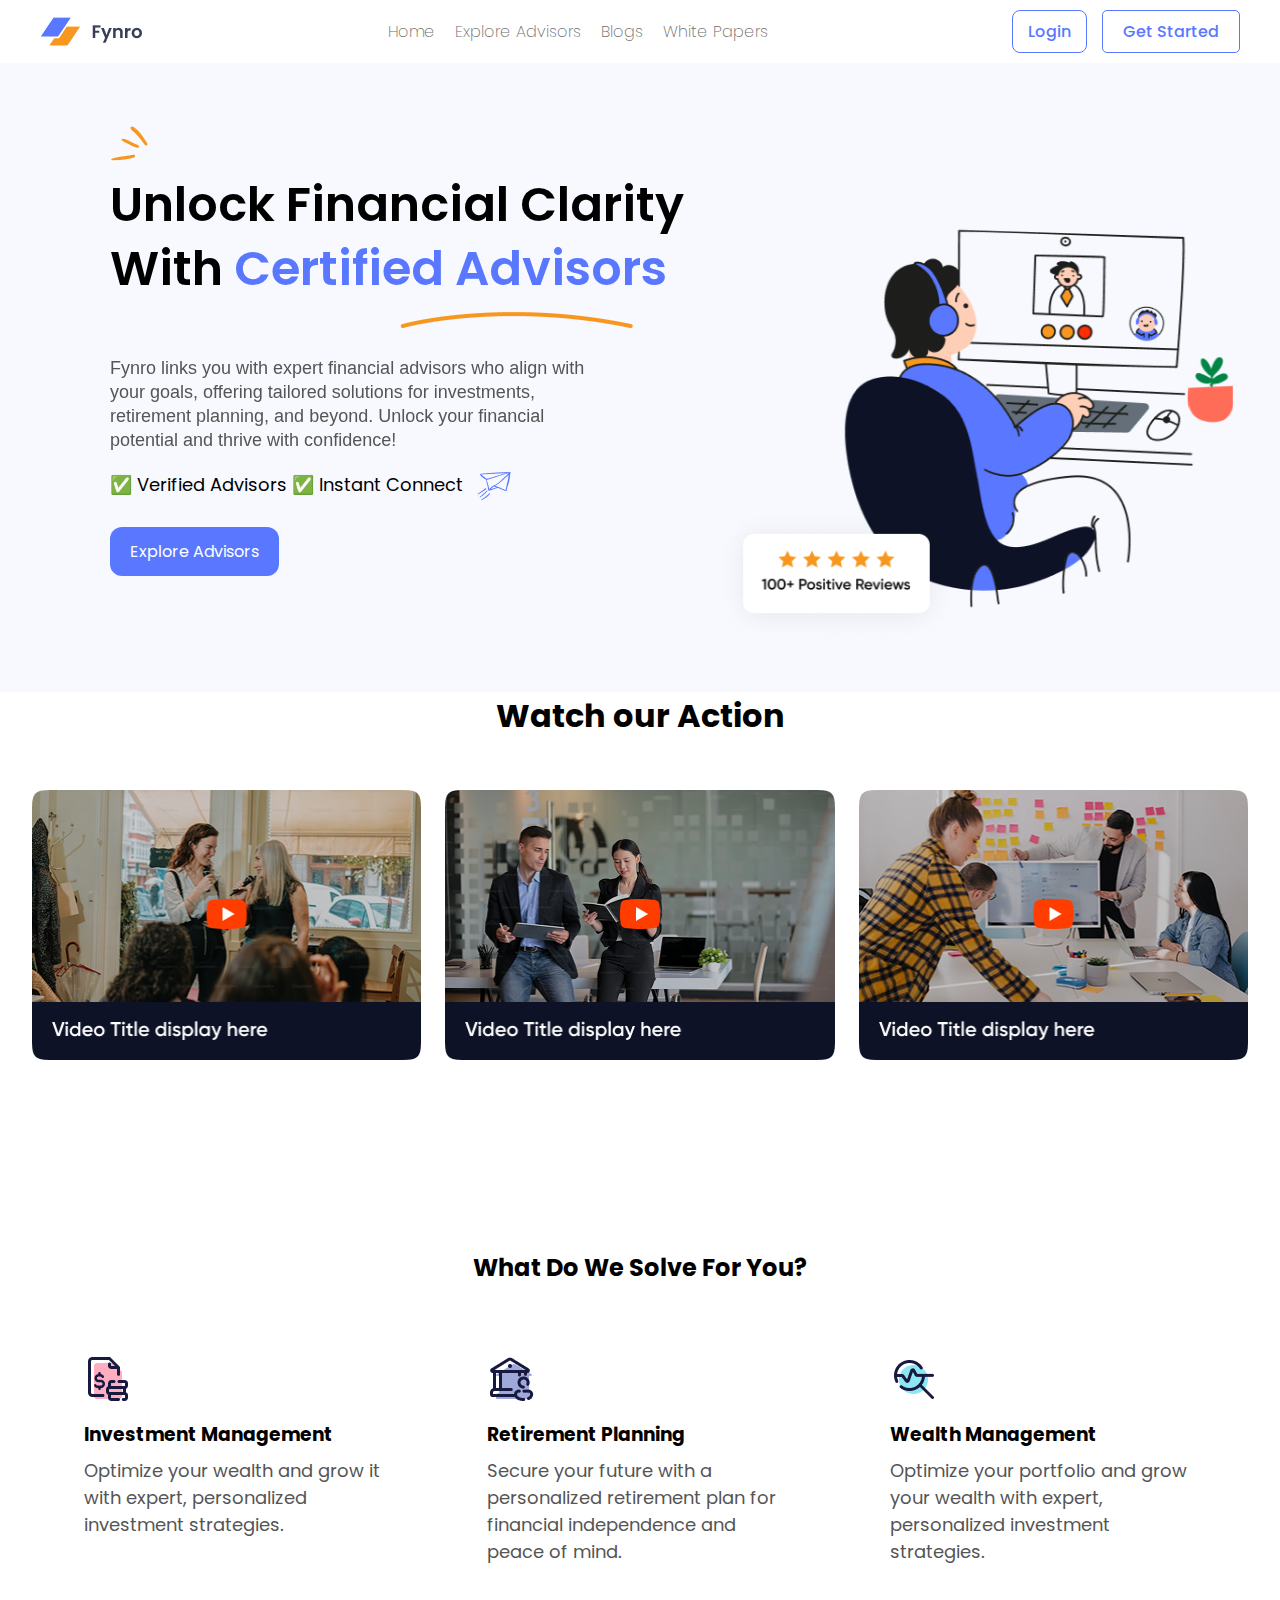
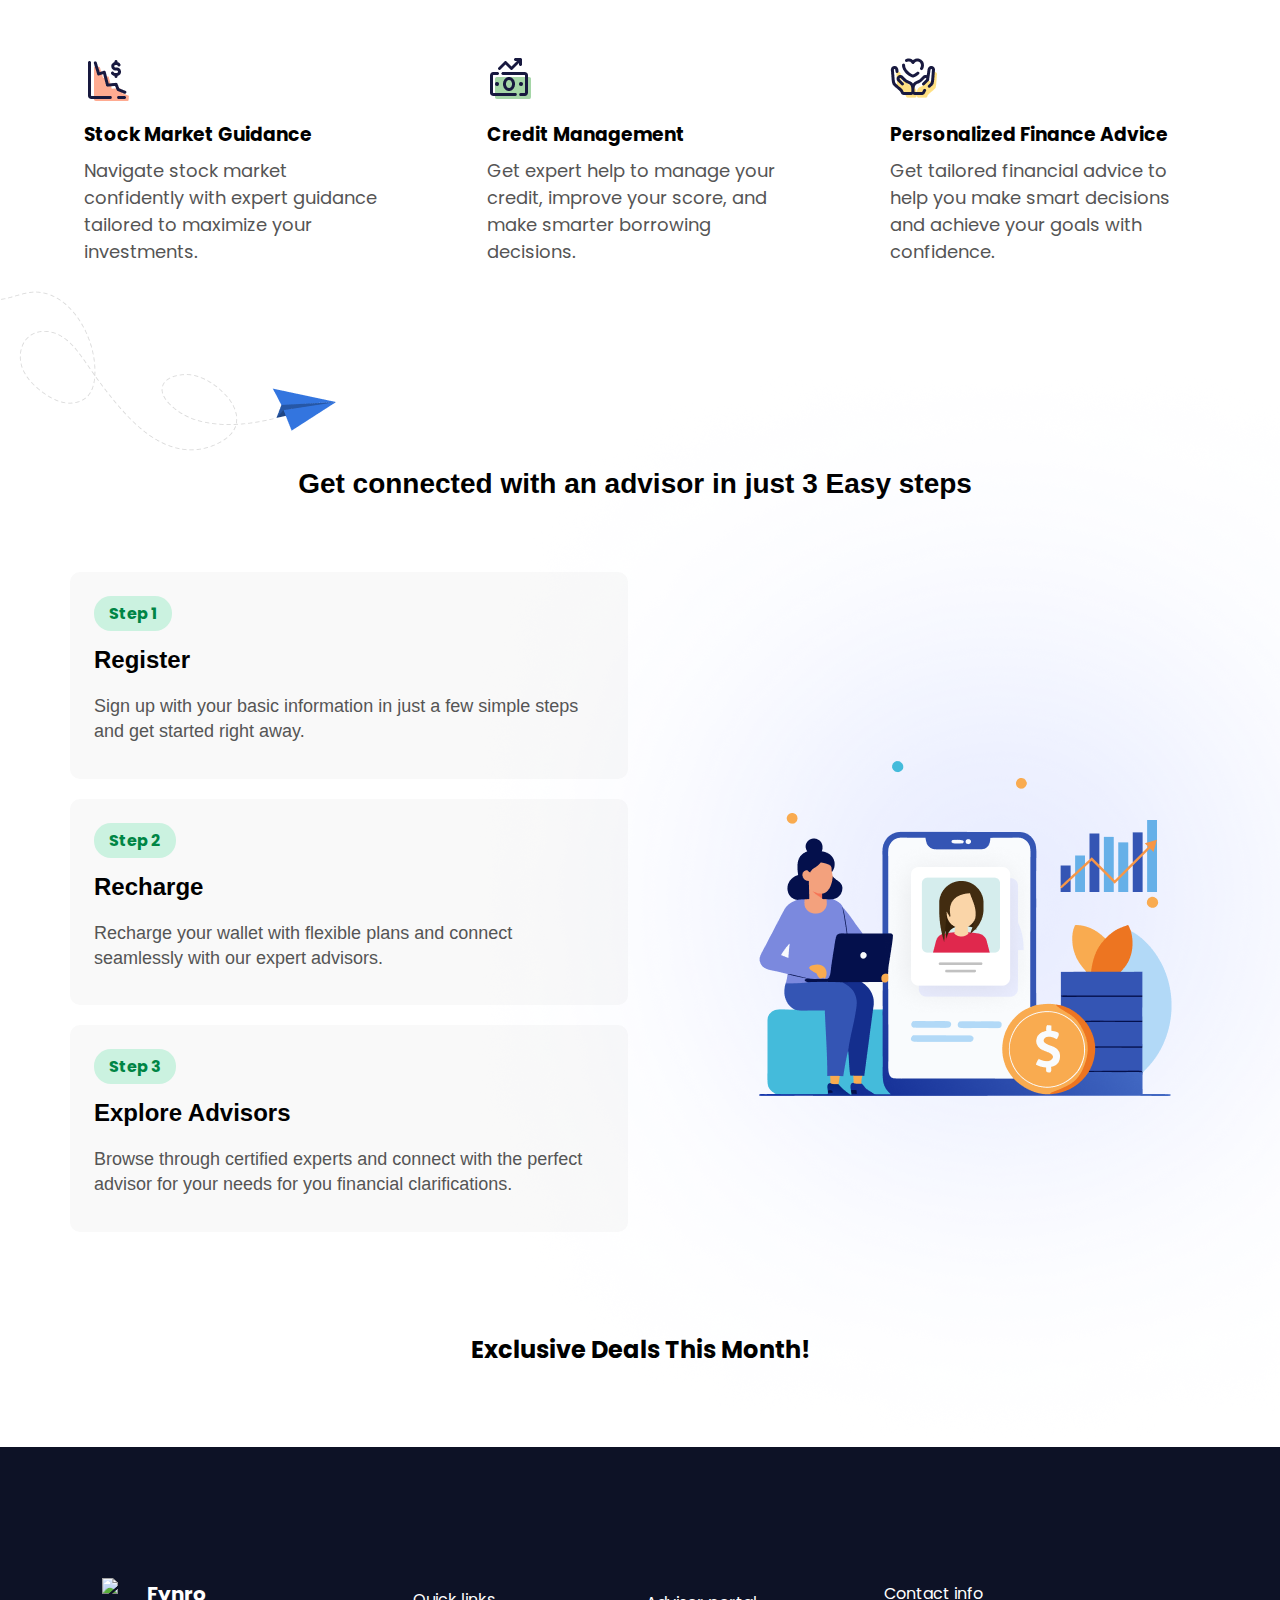
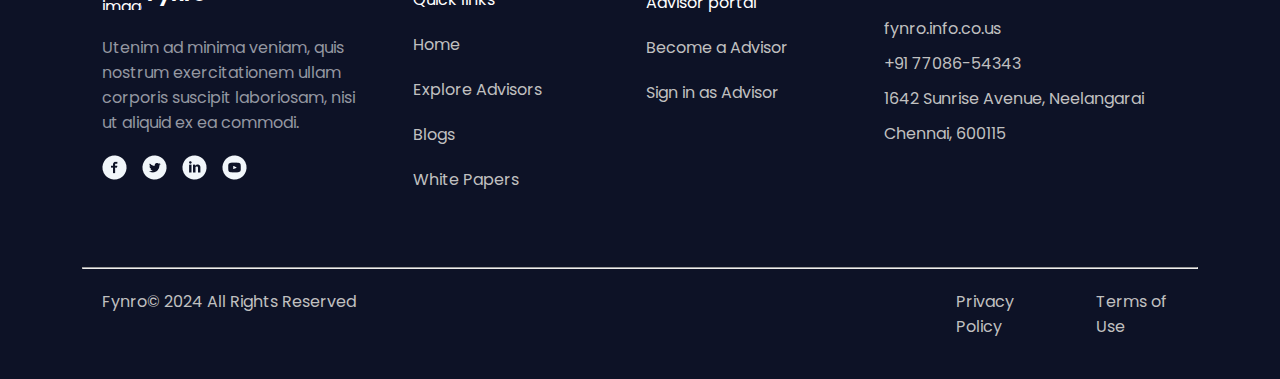
==== index.html @ f04574be "program" ====
<!DOCTYPE html>
<html lang="en">
<head>
    <meta charset="UTF-8">
    <meta name="viewport" content="width=device-width, initial-scale=1.0">
    <title>Fynro GTM - Figma</title>
    <link rel="icon" href="img/figma12.png"> 

   
    <link href="https://fonts.googleapis.com/css2?family=Poppins:wght@400;600&display=swap" rel="stylesheet">

    
    <link rel="stylesheet" href="crayond1.css">
</head>
<body>


<div class="header">
   
    <div class="fynro-container">
        <div class="image-wrapper">
            <img class="logo" src="img/loggo.png"  alt="Logo">
          
        </div>
    </div>

 
    <div class="menu-container">
        <span class="menu-items"style="Poppins">Home</span>
        <span class="menu-items"style="Poppins">Explore Advisors</span>
        <span class="menu-items"style="Poppins">Blogs</span>
        <span class="menu-items">White Papers</span>
    </div>

  
    <div class="button-container">
        <button class="login-btn">Login</button>
        <button class="get-started-btn">Get Started</button>
    </div>
</div>

<div class="containers">
    <div class="text-content">

        <img class="star" src="img/star.png" alt="Star Icon">

        <nav class="hero-section">
            
            Unlock Financial Clarity <br>
            With <span class="blue-text">Certified Advisors</span>
        </nav><img class="Vector" src="img/Vector 32.png" alt="Vector 32">
        <p class="description-text">
            Fynro links you with expert financial advisors who align with your goals, offering tailored solutions for investments, retirement planning, and beyond. Unlock your financial potential and thrive with confidence!
        </p>

        <div class="features">
            <span>✅ Verified Advisors</span>
            <span>✅ Instant Connect</span>
            <img src="img/aero.png" alt="Aero Icon" class="aero">
        </div>
        
        
    <button class="Explore">Explore Advisors</button>
        
        
</div>
    <img class="person" src="img/person12.png" alt="Financial Advisor">
</div>

<center>
    <h1  style="margin-bottom: 50px;">Watch our Action</h1>

   </center>
   <div class="video-container">
    <img class="video" src="img/video1.png" alt="Video Thumbnail">
    <img class="videoi" src="img/videoi.png" alt="Video">
    <img class="video3" src="img/video3.png" alt="Video">
</div>


 <div class="overall">  
<center>
    <h2 style="margin-bottom: 50px ;">What Do We Solve For You?</h3>
</center>
<div class="investment-container">
   
    <div class="investment-box">
        <img class="investment-img" src="img/icon.png" alt="Investment">
        <h3>Investment Management</h3>
        <p class="investment-text">
            Optimize your wealth and grow it with expert, personalized investment strategies.
        </p>
    </div>

    
    <div class="investment-box">
        <img class="investment-img" src="img/home.png" alt="Retirement">
        <h3>Retirement Planning</h3>
        <p class="investment-text">
            Secure your future with a personalized retirement plan for financial independence and peace of mind.
        </p>
    </div>

    <div class="investment-box">
        <img class="investment-img" src="img/search.png" alt="Wealth">
        <h3>Wealth Management</h3>
        <p class="investment-text">
            Optimize your portfolio and grow your wealth with expert, personalized investment strategies.
        </p>
    </div>
</div>
<div class="investment-containers">
    <!-- First Box -->
    <div class="investment-boxes">
        <img class="investment-imag" src="img/steps.png" alt="Investments">
        <h3>Stock Market Guidance</h3>
        <p class="investment-text">
            Navigate stock market confidently with expert guidance tailored to maximize your investments.
        </p>
    </div>

    <!-- Second Box -->
    <div class="investment-boxes">
        <img class="investment-imag" src="img/camera.png" alt="Investments">
        <h3>Credit Management</h3>
        <p class="investment-text">
            Get expert help to manage your credit, improve your score, and make smarter borrowing decisions.
        </p>
    </div>

    <!-- Third Box -->
    <div class="investment-boxes">
        <img class="investment-imag" src="img/hands.png" alt="Investments">
        <h3>Personalized Finance Advice</h3>
        <p class="investment-text">
            Get tailored financial advice to help you make smart decisions and achieve your goals with confidence.
        </p>
    </div>
</div>
</div> 


<!-- 5th frame -->
 <img class="rocket" src="img/Group.png">
 
    <center>
        <h2 class="advisor-heading">Get connected with an advisor in just 3 Easy steps</h2>
    </center>
   

  
    <!-- img left side text -->
    <div class="wrapper">
        
        <!-- Left Side: Three Text Containers -->
        <div class="left-content">
            <div class="text-container">
                <div class="step-box">Step 1</div>
                <h2 class="ball">Register</h2>
                <p class="adjustment">Sign up with your basic information in just a few simple steps and get started right away.</p>
            </div>

            <div class="text-container">
                <div class="step-box">Step 2</div>
                <h2 class="ball">Recharge</h2>
                <p class="adjustment">Recharge your wallet with flexible plans and connect seamlessly with our expert advisors.</p>
            </div>

            <div class="text-container">
                <div class="step-box">Step 3</div>
                <h2 class="ball">Explore Advisors</h2>
                <p class="adjustment">Browse through certified experts and connect with the perfect advisor for your needs for you financial clarifications.</p>
            </div>
        </div>

        <!-- Right Side: Single Image -->
        <div  class="right-content">
            <img class="workers" src="img/computer.png" alt="Professional">
        </div>

    </div>
    <!-- last before slide -->
     <center>
        <h2 class="line">Exclusive Deals This Month!</h2>
     </center>























    
      
<!-- last slide -->
 
<div class="main-container">
    <div class="new">
    <div class="container">
      <!-- First Division: Icon, Fynro Description, Icons -->
      <div class="division first">
        <div class="icon-text">
            <img class="imageicon" src="img/logo.png" alt="imageicon">
          <p class="brand">Fynro</p>
        </div>
        <p class= "lite" style="margin-bottom: 20px;">Utenim ad minima veniam, quis nostrum exercitationem ullam corporis suscipit laboriosam, nisi ut aliquid ex ea commodi.</p>
        <div class="icons">
           
            <img  src="img/mediaicon.png" alt="imageicon">
          
          
        </div>
      </div>
  
      <!-- Second Division: Quick Links -->
      <div class="division second">
        <p class="bright"style="margin-bottom: 20px;">Quick links</p>
        <p class="text" style="margin-bottom: 20px;">Home</p>
        <p class="text" style="margin-bottom: 20px;">Explore Advisors</p>
        <p class="text" style="margin-bottom: 20px;">Blogs</p>
        <p class="text" style="margin-bottom: 20px;">White Papers</p>
      </div>
  
      <!-- Third Division: Advisor Portal -->
      <div class="division third">
        <p class="bright"style="margin-bottom: 20px;">Advisor portal</p>
        <p class="text"style="margin-bottom: 20px;">Become a Advisor</p>
        <p class="text"style="margin-bottom: 20px;">Sign in as Advisor</p>
      </div>
  
      <!-- Fourth Division: Contact Info -->
      <div class="division fourth">
        <p class="bright" style="margin-bottom: 10px;">Contact info</p>
        <p class="text" style="margin-bottom: 10px;">fynro.info.co.us</p>
        <p class="text" style="margin-bottom: 10px;">+91 77086-54343</p>
        <p class="text" style="margin-bottom: 10px;">1642 Sunrise Avenue, Neelangarai</p>
        <p class="text" style="margin-bottom: 10px;">Chennai, 600115</p>
      </div>
    </div>
    <hr style="margin-top:50px;">
    <div class="footer">
        <div class="footer-left">
            <p class="footer-text">Fynro© 2024 All Rights Reserved</p>
        </div>
        <div class="footer-right">
            <p class="footer-text">Privacy Policy</p>
            <p class="footer-text">Terms of Use</p>
        </div>
    </div>
    </div>
   </div>

  
  

  
  

    
     
     

    

    

</body>
</html>
---- crayond1.css ----
@import url (https://fonts.googleapis.com/css2?family=Poppins:wght@300;400;500;600&display=swap%27);* {
    margin: 0;
    padding: 0;
    box-sizing: border-box;
}
*{
    margin:0;
    padding: 0;
    box-sizing: border-box;
    font-family: 'Poppins',sans-serif;
    
}
.header {
    display: flex;
    align-items: center;
    justify-content: space-between;
    /* font-family: "Poppins";
    font-weight: 400px; */
    padding: 10px 40px;
    background-color: #FFFFFF;
    position:fixed;
    top:0;
    left:0;
    width:100%;
}
/* .firstslide {
    background-color: goldenrod;
} */

.fynro-container {
    display: flex;
    align-items: center;
    gap: 8px;
}


.fynro-text {
    font-family: 'Poppins', sans-serif;
    font-size: 18px;
    font-weight: 600;
   
}


.image-wrapper {
    position: relative;
    display: flex;
    align-items: center;
}


.img1 {
    width: 40px;
    height: auto;
}


.menu-container {
    display: flex;
   
    font-weight: 500px;
    gap: 20px;
    justify-content: center;
    
}


.menu-items {
    font-family: 'Poppins', sans-serif;
    font-size: 16px;
    font-weight: 200;
    color: #6D6D6D;
    cursor: pointer;
    transition: color 0.3s ease;
}


.menu-items:hover {
    color: orange;
}


.button-container {
    display: flex;
    gap: 15px;
    align-items: center;
}


.login-btn {
    border: 1px solid #5978FF;
    background-color: #FFFFFF;
    color: #5978Ff ;
    font-size: 16px;
    font-family: "Poppins";
    font-weight: 500;
    padding: 8px 15px;
    border-radius: 8px;
    cursor: pointer;
    transition: background-color 0.3s ease, color 0.3s ease;
}

.login-btn:hover {
    background-color: #5978Ff ;
    color: #FFFFFF;
}

.get-started-btn {
    border: 1px solid #5978Ff;
    background-color:#FFFFFF;
    color: #5978Ff;
    font-size: 16px;
    font-family: "Poppins";
    font-weight: 500;
    padding: 8px 20px;
    border-radius: 5px;
    cursor: pointer;
    transition: background-color 0.3s ease, color 0.3s ease;
}

.get-started-btn:hover {
    background-color:#5978Ff ;
    color: #FFFFFF;
}


.containers {
    display: flex;
    align-items: center;
    justify-content: space-between;
    padding: 110px;
    background-color: #F7F9FF;
    
    margin-top:10px;
    width: 100%;
}


.hero-section {
    width: 600px;

    text-align: left;
    font-family: 'Poppins', sans-serif;
    font-weight: 400;
    font-size: 48px;
    line-height: 64px;
    letter-spacing: 0%;
    margin-bottom: 10px;
}


.hero-section {
    position: relative;
    font-family: 'Poppins', sans-serif;
    font-size: 48px;
    font-weight: 600;
    text-align: left;
}

.star {
   margin-right:1px;
   margin-top:1px;
}
.Vector {
    margin-left:290px;
}

.blue-text {
    color:#5978Ff ;
}


.description-text {
    font-family: 'Gilroy-Medium', sans-serif;
    font-weight: 400;
    font-size: 18px;
    line-height: 24px;
    letter-spacing: 0%;
    width: 506px;
    height: 96px;
    position: relative;
    top: 20px;
    color: #555;
}


.person {
    width: 520px;
    height: 425px;
    position: absolute;
    margin-right: 20px;
    margin-top: 1px;
    margin:0;
    top: 220px;
    left: 713px;
}

/* Text Content Adjustments */
.text-content {
    width: 545px;
    height: 462px;
    top: 217.07px;
    left: 110.73px;
}
.features {
    width: 412;
height: 34;
top: 310px;
font-family: Gilroy-Medium;
font-weight: 400;
font-size: 18px;
line-height: 24px;
letter-spacing: 0%;

margin-top:40px;
}
body::-webkit-scrollbar {
    display: none;
}

.Explore {
    
        margin-top: 30px;
        padding: 12px 20px;
        border: none;
        background-color: #5978Ff ;
        color: white;
        font-size: 16px;
        cursor: pointer;
        border-radius: 12px;
    

}
.Explore:hover {
    background-color: darkblue;
}
.aero {
    margin-bottom: -10px;
    margin-left: 10px;
}
.video-container {
    display: flex; 
    justify-content: space-between; 
    align-items: center; 
    gap: 10px; 
    margin-left: auto; 
    margin-right: auto; 
    width: 95%; 
    margin-bottom:190px;
    
}

.video, .videoi, .video3 {
    width: 32%; 
    height: 270px;
    object-fit: 10px;; 
}
.overall {
    /* background-color: goldenrod; */
    height:600px;
}

.investment-container {
    display: flex;
    justify-content: space-between;
    align-items: flex-start;
    gap: 30px;
    width: 90%;
    margin: auto;
    flex-wrap: wrap;
    margin-bottom:50px;
}


.investment-box {
    flex: 1;
    max-width: 30%;
    text-align: left;
    padding: 20px;
 
    border-radius: 10px;
 
}

.investment-img {
    width: 48px;
    height: auto;
    margin-bottom: 10px;
}

h3 {
    margin-bottom: 8px;
    text-align: left; /* Centers only the heading */
}

.investment-text {
    font-size: 18px;
    font-family: "Poppins";
    color:#555555;
   
    line-height: 1.5;
    width:300px;
}
.investment-containers {
    display: flex; /* Places divs in the same row */
    justify-content: space-between; /* Distributes space evenly */
    align-items: flex-start; /* Aligns items at the top */
    gap: 15px; /* Adjust space between boxes */
    width: 90%;
    margin: auto;
}

.investment-boxes {
    flex: 1;
    max-width: 30%; /* Ensures 3 boxes fit in a row */
    text-align: left; /* Ensures text starts at the same position */
    padding: 20px;
   
    border-radius: 10px;

}

/* h3 {
    margin: 0 0 8px 0; /* Ensures heading starts at the same place */
/* } */ */

.investment {
    font-size: 18px;
    font-family: "Poppins";
    color:#555555;
    line-height: 1.5;
    width:300px;
}
.investment-imag {
    width: 48px;
    height: auto;
    margin-bottom: 10px;
}
.rocket {
    margin-left:-10px;
    margin-top:10px;
}

.advisor-heading {
    font-family: 'Gilroy-Bold', sans-serif;
    font-weight: 700;
    font-size: 28px;
    line-height: 37px;
    letter-spacing: 0%;
    -text-align: center;
    margin-top: -40px;
    margin-left: -10px;
}

/* left of the image placed */

/* Wrapper for main layout */
.wrapper {
    display: flex;
    justify-content: space-between; /* Keeps left and right sections apart */
    align-items: stretch; /* Stretches both sides to equal height */
    padding: 20px;
    height: 700px; /* Makes sure everything takes full height */
    
    
}

/* Left side container (3 text divisions) */
.left-content {
    width: 45%; /* Takes 45% of screen width */
    display: flex;
    flex-direction: column; /* Stacks the three divisions */
    justify-content: space-between; /* Ensures equal spacing */
    gap: 20px; 
    margin-left:50px;/* Adds space between the three boxes */
}

/* Individual text boxes */
.text-container {
    background-color: #f9f9f9;
    padding: 24px;
    
    border-radius: 10px;
   
    flex: 1; 
}

/* Step box styling */
.step-box {
    background-color: #CBF2E0;
    font-family: 'Poppins', sans-serif;
    color: #008545;
    padding-right: 15px;
    padding-left: 15px;
    padding-top: 5px;
    padding-bottom: 5px;
    font-weight: bold;
    display: inline-block;
    border-radius: 17px;
    margin-bottom: 15px;
}

/* Right side (image) */
.right-content {
    width: 50%; 
    display: flex;
    justify-content: center;
    align-items: center;
}


.workers {
    width: auto; 
    height:auto; 
    margin-left:-120px;
    object-fit: cover; 
}
.ball {
    font-family: 'Gilroy', sans-serif; 
    font-weight: 550px;
    margin-bottom: 20px;
}
.adjustment {
    font-family: 'Gilroy', sans-serif; 
    font-weight: 540px; 
    color:#555555;
    font-size: 18px;
   line-height:25px;
}
.font {
    font-family: 'Gilroy', sans-serif;
    font-weight: bold; 
    margin-top:260px;
}
.advisor-heading {
    margin-bottom:50px;
}
/* last before slide */
.line {
    font-family: "Poppins";
    font-weight: bold;
    padding: 80px;
}





















































/* laststyle */
/* Reset default styling */
* /* Main wrapper with black background */
/* Main wrapper with black background */
.main-container {
    background-color:#0D1226;
    padding: 20px;
    display: flex;
    justify-content: center;
    margin:auto;
    
    
}
.new {
    width:90%;
}

/* Container to hold all four divisions in a single row */
.container {
    display: flex;
    justify-content: space-between;
    align-items: flex-start;
    flex-wrap:wrap;
    gap: 5px; /* Equal spacing between divisions */
    max-width: 1200px;
    width: 100%;
    /* background-color: goldenrod; */
    background-color:#0D1226;
    
   
   
}

/* General styling for all divisions */
.division {
    background-color:#0D1226; 
    color: white; /* White text */
    padding: 20px;
    text-align: left;
    flex-grow: 1;
    margin:auto;
    
}

/* First Division */
.first {
    width: 205px;
    height: 169px;
}

/* Second Division */
.second {
    width: 127px;
    height: 250px;
    margin-top:100px;
}

/* Third Division */
.third {
    width: 133px;
    height: 144px;
   
}

/* Fourth Division */
.fourth {
    width: 233px;
    height: 162px;
}

/* First Division: Icon and Text aligned together */
.icon-text {
    display: flex;
    align-items: center;
    gap: 5px; /* Small spacing */
    margin-bottom:25px;
}

.icon {
    font-size: 24px;
}

.brand {
    font-size: 20px;
    font-weight: bold;
    margin: 0;
}
.imageicon {
    width: 40px;
height: 32px;

}
.lite{
    font-family: 'Poppins';
    font-size: 16px;
    color: #9497A1;
}
.text {
    color: #C0C0C0;
    font-family: "Poppins";
}
.bright {
    color: #FFFFFF;
    
    font-family: "Poppins";
}
.footer {
        display: flex;   
        padding: 20px;
        gap: 600px;
       
    }

    .footer-left {
        white-space: nowrap; 
        gap:25px/* Prevents text wrapping */
    }

    .footer-right {
        display: flex;
        gap: 55px; /* Space between "Privacy Policy" and "Terms of Use" */
    }

    .footer-text {
        font-size: 16px; /* Ensures text is readable */
        color:#C0C0C0; /* Ensures visibility */
    }
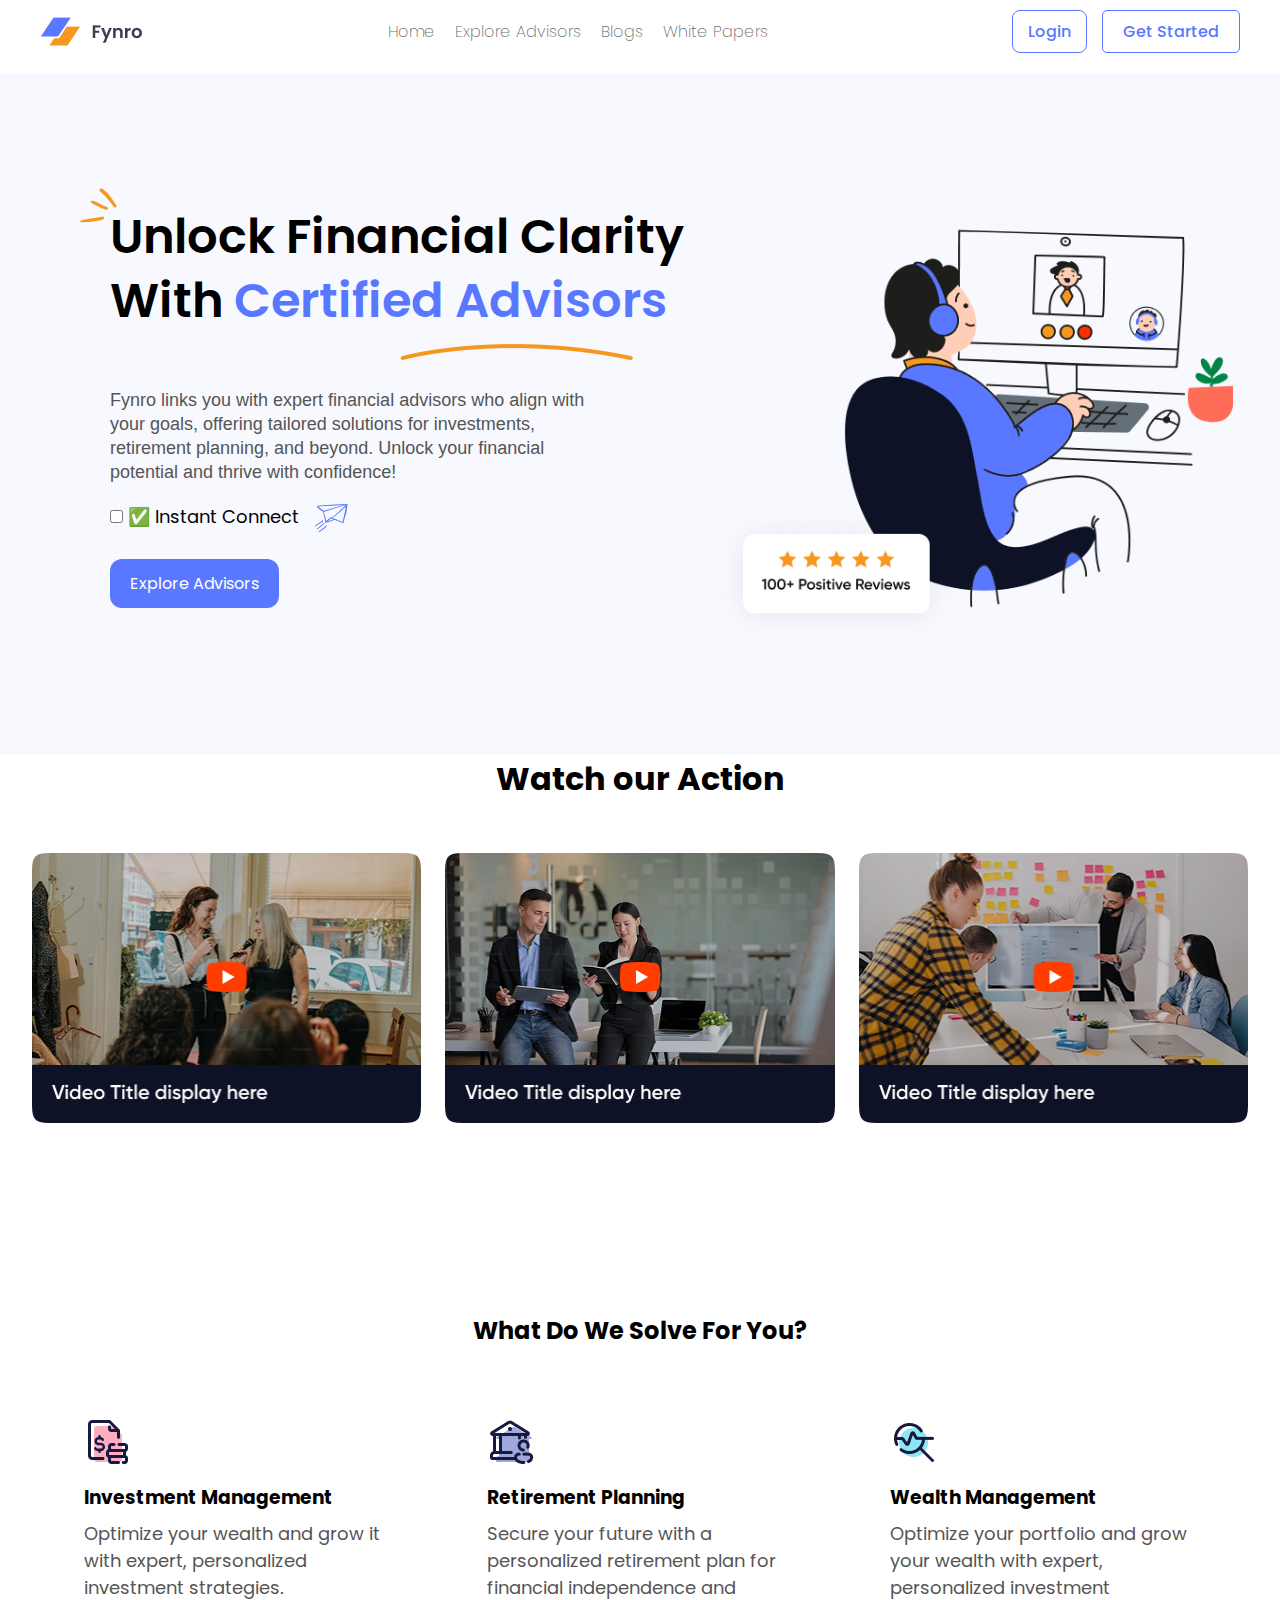
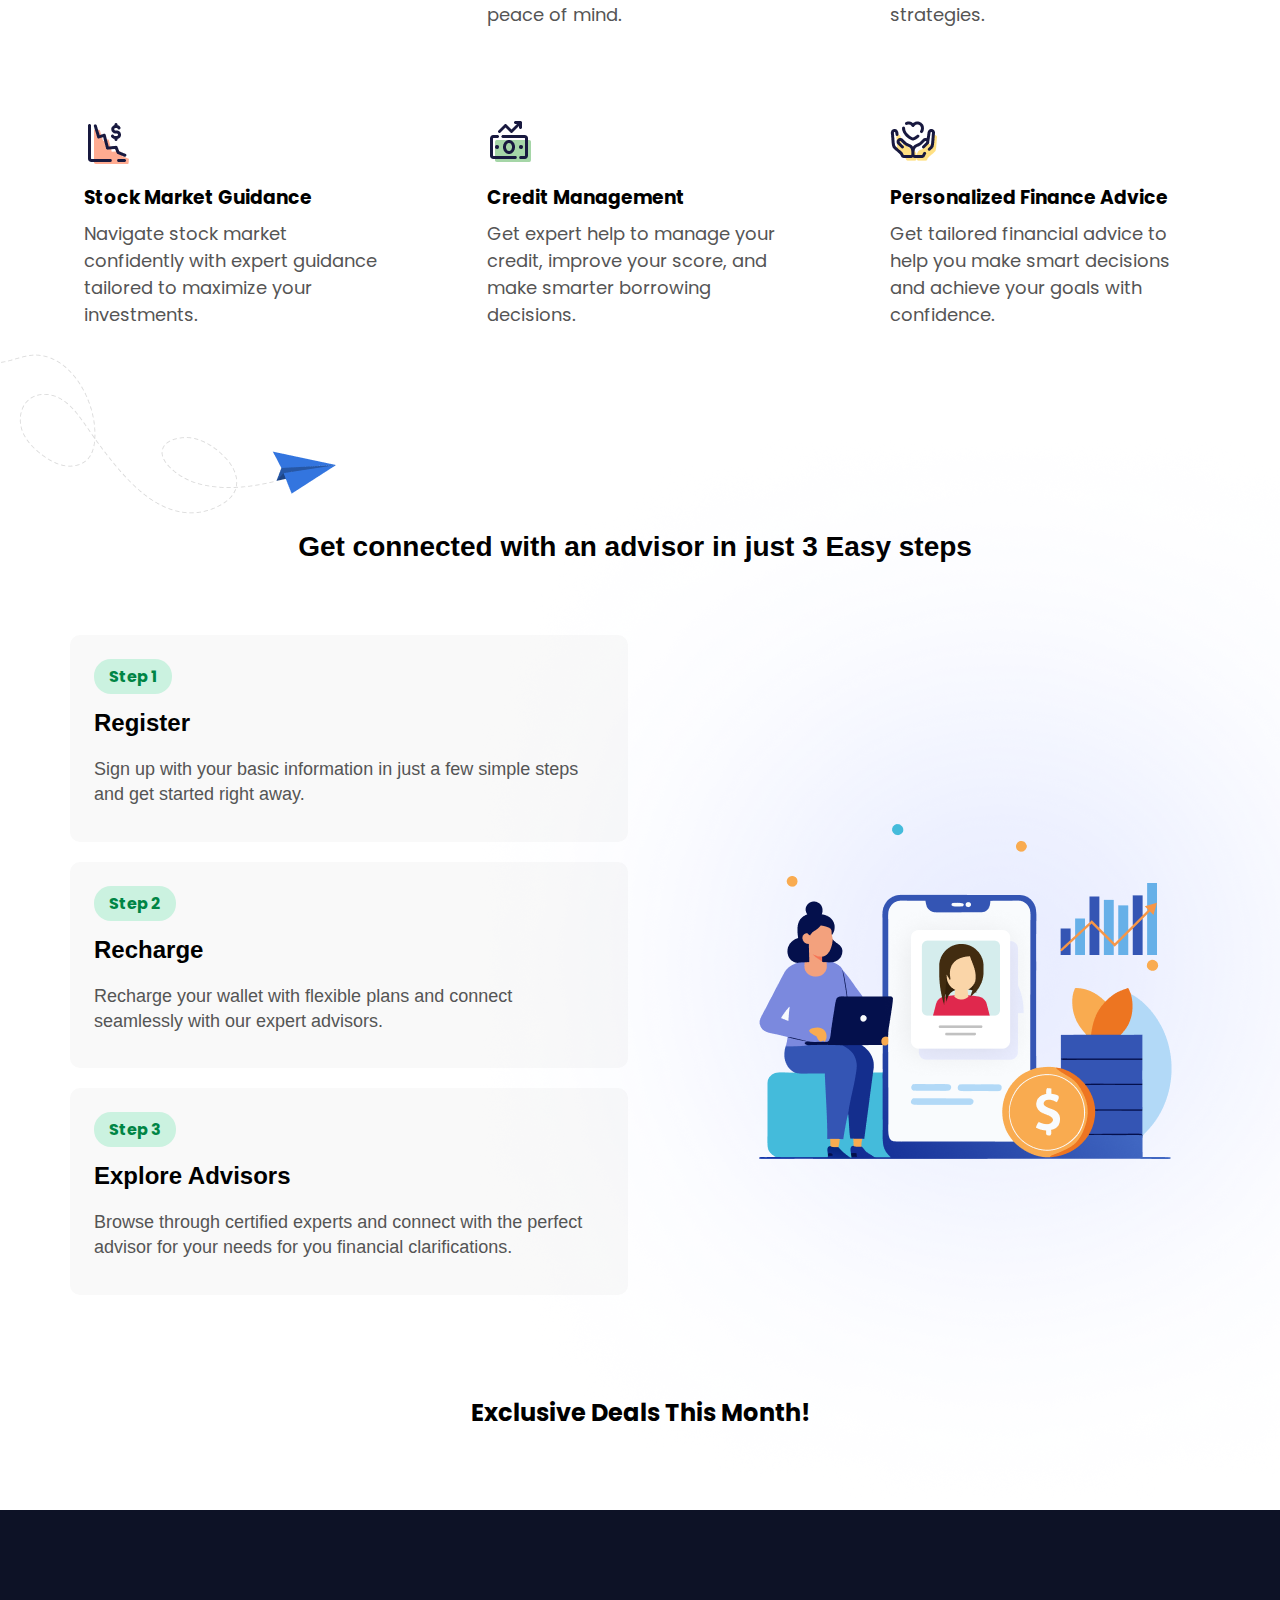
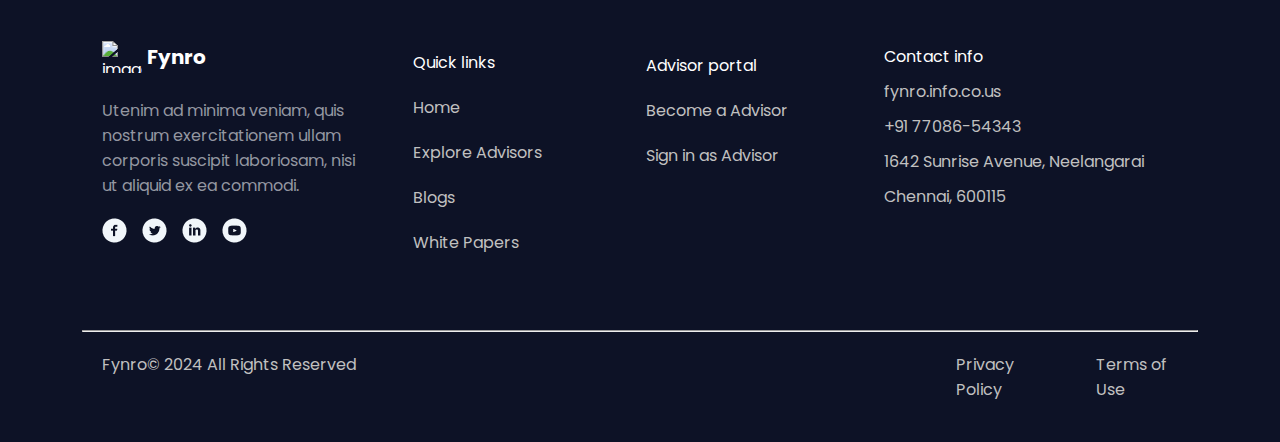
==== commit 0709826c: "master" ====
--- a/index.html
+++ b/index.html
@@ -1,284 +1,301 @@
 <!DOCTYPE html>
 <html lang="en">
+
 <head>
     <meta charset="UTF-8">
     <meta name="viewport" content="width=device-width, initial-scale=1.0">
     <title>Fynro GTM - Figma</title>
-    <link rel="icon" href="img/figma12.png"> 
-
-   
+    <link rel="icon" href="img/figma12.png">
+
+
     <link href="https://fonts.googleapis.com/css2?family=Poppins:wght@400;600&display=swap" rel="stylesheet">
 
-    
+
     <link rel="stylesheet" href="crayond1.css">
 </head>
+
 <body>
 
 
-<div class="header">
-   
-    <div class="fynro-container">
-        <div class="image-wrapper">
-            <img class="logo" src="img/loggo.png"  alt="Logo">
-          
-        </div>
-    </div>
-
- 
-    <div class="menu-container">
-        <span class="menu-items"style="Poppins">Home</span>
-        <span class="menu-items"style="Poppins">Explore Advisors</span>
-        <span class="menu-items"style="Poppins">Blogs</span>
-        <span class="menu-items">White Papers</span>
-    </div>
-
-  
-    <div class="button-container">
-        <button class="login-btn">Login</button>
-        <button class="get-started-btn">Get Started</button>
-    </div>
+    <div class="header">
+
+        <div class="fynro-container">
+            <div class="image-wrapper">
+                <img class="logo" src="img/loggo.png" alt="Logo">
+
+            </div>
+        </div>
+
+
+        <div class="menu-container">
+            <span class="menu-items" style="Poppins">Home</span>
+            <span class="menu-items" style="Poppins">Explore Advisors</span>
+            <span class="menu-items" style="Poppins">Blogs</span>
+            <span class="menu-items">White Papers</span>
+        </div>
+
+
+        <div class="button-container">
+            <button class="login-btn">Login</button>
+            <button class="get-started-btn">Get Started</button>
+        </div>
+    </div>
+
+    <div class="containers">
+        <div class="text-content">
+<div class="star">
+
+    <img  src="img/star.png" alt="Star Icon">
 </div>
 
-<div class="containers">
-    <div class="text-content">
-
-        <img class="star" src="img/star.png" alt="Star Icon">
-
-        <nav class="hero-section">
-            
-            Unlock Financial Clarity <br>
-            With <span class="blue-text">Certified Advisors</span>
-        </nav><img class="Vector" src="img/Vector 32.png" alt="Vector 32">
-        <p class="description-text">
-            Fynro links you with expert financial advisors who align with your goals, offering tailored solutions for investments, retirement planning, and beyond. Unlock your financial potential and thrive with confidence!
-        </p>
-
-        <div class="features">
-            <span>✅ Verified Advisors</span>
-            <span>✅ Instant Connect</span>
-            <img src="img/aero.png" alt="Aero Icon" class="aero">
-        </div>
-        
-        
-    <button class="Explore">Explore Advisors</button>
-        
-        
-</div>
-    <img class="person" src="img/person12.png" alt="Financial Advisor">
-</div>
-
-<center>
-    <h1  style="margin-bottom: 50px;">Watch our Action</h1>
-
-   </center>
-   <div class="video-container">
-    <img class="video" src="img/video1.png" alt="Video Thumbnail">
-    <img class="videoi" src="img/videoi.png" alt="Video">
-    <img class="video3" src="img/video3.png" alt="Video">
-</div>
-
-
- <div class="overall">  
-<center>
-    <h2 style="margin-bottom: 50px ;">What Do We Solve For You?</h3>
-</center>
-<div class="investment-container">
-   
-    <div class="investment-box">
-        <img class="investment-img" src="img/icon.png" alt="Investment">
-        <h3>Investment Management</h3>
-        <p class="investment-text">
-            Optimize your wealth and grow it with expert, personalized investment strategies.
-        </p>
-    </div>
-
-    
-    <div class="investment-box">
-        <img class="investment-img" src="img/home.png" alt="Retirement">
-        <h3>Retirement Planning</h3>
-        <p class="investment-text">
-            Secure your future with a personalized retirement plan for financial independence and peace of mind.
-        </p>
-    </div>
-
-    <div class="investment-box">
-        <img class="investment-img" src="img/search.png" alt="Wealth">
-        <h3>Wealth Management</h3>
-        <p class="investment-text">
-            Optimize your portfolio and grow your wealth with expert, personalized investment strategies.
-        </p>
-    </div>
-</div>
-<div class="investment-containers">
-    <!-- First Box -->
-    <div class="investment-boxes">
-        <img class="investment-imag" src="img/steps.png" alt="Investments">
-        <h3>Stock Market Guidance</h3>
-        <p class="investment-text">
-            Navigate stock market confidently with expert guidance tailored to maximize your investments.
-        </p>
-    </div>
-
-    <!-- Second Box -->
-    <div class="investment-boxes">
-        <img class="investment-imag" src="img/camera.png" alt="Investments">
-        <h3>Credit Management</h3>
-        <p class="investment-text">
-            Get expert help to manage your credit, improve your score, and make smarter borrowing decisions.
-        </p>
-    </div>
-
-    <!-- Third Box -->
-    <div class="investment-boxes">
-        <img class="investment-imag" src="img/hands.png" alt="Investments">
-        <h3>Personalized Finance Advice</h3>
-        <p class="investment-text">
-            Get tailored financial advice to help you make smart decisions and achieve your goals with confidence.
-        </p>
-    </div>
-</div>
-</div> 
-
-
-<!-- 5th frame -->
- <img class="rocket" src="img/Group.png">
- 
+            <nav class="hero-section">
+
+                Unlock Financial Clarity <br>
+                With <span class="blue-text">Certified Advisors</span>
+            </nav><img class="Vector" src="img/Vector 32.png" alt="Vector 32">
+            <p class="description-text">
+                Fynro links you with expert financial advisors who align with your goals, offering tailored solutions
+                for investments, retirement planning, and beyond. Unlock your financial potential and thrive with
+                confidence!
+            </p>
+
+            <div class="features">
+                <div>
+                    
+                </div>
+                <label>
+                    <input type="checkbox">
+                </label>
+                <span>✅ Instant Connect</span>
+                <img src="img/aero.png" alt="Aero Icon" class="aero">
+            </div>
+
+
+            <button class="Explore">Explore Advisors</button>
+
+
+        </div>
+        <img class="person" src="img/person12.png" alt="Financial Advisor">
+    </div>
+
+    <center>
+        <h1 style="margin-bottom: 50px">Watch our Action</h1>
+
+    </center>
+    <div class="video-container">
+        <img class="video" src="img/video1.png" alt="Video Thumbnail">
+        <img class="videoi" src="img/videoi.png" alt="Video">
+        <img class="video3" src="img/video3.png" alt="Video">
+    </div>
+
+
+    <div class="overall">
+        <center>
+            <h2 style="margin-bottom: 50px ;">What Do We Solve For You?</h3>
+        </center>
+        <div class="investment-container">
+
+            <div class="investment-box">
+                <img class="investment-img" src="img/icon.png" alt="Investment">
+                <h3>Investment Management</h3>
+                <p class="investment-text">
+                    Optimize your wealth and grow it with expert, personalized investment strategies.
+                </p>
+            </div>
+
+
+            <div class="investment-box">
+                <img class="investment-img" src="img/home.png" alt="Retirement">
+                <h3>Retirement Planning</h3>
+                <p class="investment-text">
+                    Secure your future with a personalized retirement plan for financial independence and peace of mind.
+                </p>
+            </div>
+
+            <div class="investment-box">
+                <img class="investment-img" src="img/search.png" alt="Wealth">
+                <h3>Wealth Management</h3>
+                <p class="investment-text">
+                    Optimize your portfolio and grow your wealth with expert, personalized investment strategies.
+                </p>
+            </div>
+        </div>
+        <div class="investment-containers">
+            <!-- First Box -->
+            <div class="investment-boxes">
+                <img class="investment-imag" src="img/steps.png" alt="Investments">
+                <h3>Stock Market Guidance</h3>
+                <p class="investment-text">
+                    Navigate stock market confidently with expert guidance tailored to maximize your investments.
+                </p>
+            </div>
+
+            <!-- Second Box -->
+            <div class="investment-boxes">
+                <img class="investment-imag" src="img/camera.png" alt="Investments">
+                <h3>Credit Management</h3>
+                <p class="investment-text">
+                    Get expert help to manage your credit, improve your score, and make smarter borrowing decisions.
+                </p>
+            </div>
+
+            <!-- Third Box -->
+            <div class="investment-boxes">
+                <img class="investment-imag" src="img/hands.png" alt="Investments">
+                <h3>Personalized Finance Advice</h3>
+                <p class="investment-text">
+                    Get tailored financial advice to help you make smart decisions and achieve your goals with
+                    confidence.
+                </p>
+            </div>
+        </div>
+    </div>
+
+
+    <!-- 5th frame -->
+    <img class="rocket" src="img/Group.png">
+
     <center>
         <h2 class="advisor-heading">Get connected with an advisor in just 3 Easy steps</h2>
     </center>
-   
-
-  
+
+
+
     <!-- img left side text -->
     <div class="wrapper">
-        
+
         <!-- Left Side: Three Text Containers -->
         <div class="left-content">
             <div class="text-container">
                 <div class="step-box">Step 1</div>
                 <h2 class="ball">Register</h2>
-                <p class="adjustment">Sign up with your basic information in just a few simple steps and get started right away.</p>
+                <p class="adjustment">Sign up with your basic information in just a few simple steps and get started
+                    right away.</p>
             </div>
 
             <div class="text-container">
                 <div class="step-box">Step 2</div>
                 <h2 class="ball">Recharge</h2>
-                <p class="adjustment">Recharge your wallet with flexible plans and connect seamlessly with our expert advisors.</p>
+                <p class="adjustment">Recharge your wallet with flexible plans and connect seamlessly with our expert
+                    advisors.</p>
             </div>
 
             <div class="text-container">
                 <div class="step-box">Step 3</div>
                 <h2 class="ball">Explore Advisors</h2>
-                <p class="adjustment">Browse through certified experts and connect with the perfect advisor for your needs for you financial clarifications.</p>
+                <p class="adjustment">Browse through certified experts and connect with the perfect advisor for your
+                    needs for you financial clarifications.</p>
             </div>
         </div>
 
         <!-- Right Side: Single Image -->
-        <div  class="right-content">
+        <div class="right-content">
             <img class="workers" src="img/computer.png" alt="Professional">
         </div>
 
     </div>
     <!-- last before slide -->
-     <center>
+    <center>
         <h2 class="line">Exclusive Deals This Month!</h2>
-     </center>
-
-
-
-
-
-
-
-
-
-
-
-
-
-
-
-
-
-
-
-
-
-
-
-    
-      
-<!-- last slide -->
- 
-<div class="main-container">
-    <div class="new">
-    <div class="container">
-      <!-- First Division: Icon, Fynro Description, Icons -->
-      <div class="division first">
-        <div class="icon-text">
-            <img class="imageicon" src="img/logo.png" alt="imageicon">
-          <p class="brand">Fynro</p>
-        </div>
-        <p class= "lite" style="margin-bottom: 20px;">Utenim ad minima veniam, quis nostrum exercitationem ullam corporis suscipit laboriosam, nisi ut aliquid ex ea commodi.</p>
-        <div class="icons">
-           
-            <img  src="img/mediaicon.png" alt="imageicon">
-          
-          
-        </div>
-      </div>
-  
-      <!-- Second Division: Quick Links -->
-      <div class="division second">
-        <p class="bright"style="margin-bottom: 20px;">Quick links</p>
-        <p class="text" style="margin-bottom: 20px;">Home</p>
-        <p class="text" style="margin-bottom: 20px;">Explore Advisors</p>
-        <p class="text" style="margin-bottom: 20px;">Blogs</p>
-        <p class="text" style="margin-bottom: 20px;">White Papers</p>
-      </div>
-  
-      <!-- Third Division: Advisor Portal -->
-      <div class="division third">
-        <p class="bright"style="margin-bottom: 20px;">Advisor portal</p>
-        <p class="text"style="margin-bottom: 20px;">Become a Advisor</p>
-        <p class="text"style="margin-bottom: 20px;">Sign in as Advisor</p>
-      </div>
-  
-      <!-- Fourth Division: Contact Info -->
-      <div class="division fourth">
-        <p class="bright" style="margin-bottom: 10px;">Contact info</p>
-        <p class="text" style="margin-bottom: 10px;">fynro.info.co.us</p>
-        <p class="text" style="margin-bottom: 10px;">+91 77086-54343</p>
-        <p class="text" style="margin-bottom: 10px;">1642 Sunrise Avenue, Neelangarai</p>
-        <p class="text" style="margin-bottom: 10px;">Chennai, 600115</p>
-      </div>
-    </div>
-    <hr style="margin-top:50px;">
-    <div class="footer">
-        <div class="footer-left">
-            <p class="footer-text">Fynro© 2024 All Rights Reserved</p>
-        </div>
-        <div class="footer-right">
-            <p class="footer-text">Privacy Policy</p>
-            <p class="footer-text">Terms of Use</p>
-        </div>
-    </div>
-    </div>
-   </div>
-
-  
-  
-
-  
-  
-
-    
-     
-     
-
-    
-
-    
+    </center>
+
+
+
+
+
+
+
+
+
+
+
+
+
+
+
+
+
+
+
+
+
+
+
+
+
+    <!-- last slide -->
+
+    <div class="main-container">
+        <div class="new">
+            <div class="container">
+                <!-- First Division: Icon, Fynro Description, Icons -->
+                <div class="division first">
+                    <div class="icon-text">
+                        <img class="imageicon" src="img/logo.png" alt="imageicon">
+                        <p class="brand">Fynro</p>
+                    </div>
+                    <p class="lite" style="margin-bottom: 20px;">Utenim ad minima veniam, quis nostrum exercitationem
+                        ullam corporis suscipit laboriosam, nisi ut aliquid ex ea commodi.</p>
+                    <div class="icons">
+
+                        <img src="img/mediaicon.png" alt="imageicon">
+
+
+                    </div>
+                </div>
+
+                <!-- Second Division: Quick Links -->
+                <div class="division second">
+                    <p class="bright" style="margin-bottom: 20px;">Quick links</p>
+                    <p class="text" style="margin-bottom: 20px;">Home</p>
+                    <p class="text" style="margin-bottom: 20px;">Explore Advisors</p>
+                    <p class="text" style="margin-bottom: 20px;">Blogs</p>
+                    <p class="text" style="margin-bottom: 20px;">White Papers</p>
+                </div>
+
+                <!-- Third Division: Advisor Portal -->
+                <div class="division third">
+                    <p class="bright" style="margin-bottom: 20px;">Advisor portal</p>
+                    <p class="text" style="margin-bottom: 20px;">Become a Advisor</p>
+                    <p class="text" style="margin-bottom: 20px;">Sign in as Advisor</p>
+                </div>
+
+                <!-- Fourth Division: Contact Info -->
+                <div class="division fourth">
+                    <p class="bright" style="margin-bottom: 10px;">Contact info</p>
+                    <p class="text" style="margin-bottom: 10px;">fynro.info.co.us</p>
+                    <p class="text" style="margin-bottom: 10px;">+91 77086-54343</p>
+                    <p class="text" style="margin-bottom: 10px;">1642 Sunrise Avenue, Neelangarai</p>
+                    <p class="text" style="margin-bottom: 10px;">Chennai, 600115</p>
+                </div>
+            </div>
+            <hr style="margin-top:50px;">
+            <div class="footer">
+                <div class="footer-left">
+                    <p class="footer-text">Fynro© 2024 All Rights Reserved</p>
+                </div>
+                <div class="footer-right">
+                    <p class="footer-text">Privacy Policy</p>
+                    <p class="footer-text">Terms of Use</p>
+                </div>
+            </div>
+        </div>
+    </div>
+
+
+
+
+
+
+
+
+
+
+
+
+
+
 
 </body>
+
 </html>--- a/crayond1.css
+++ b/crayond1.css
@@ -1,6 +1,6 @@
 
 
-@import url (https://fonts.googleapis.com/css2?family=Poppins:wght@300;400;500;600&display=swap%27);* {
+@import url(https://fonts.googleapis.com/css2?family=Poppins:wght@300;400;500;600&display=swap%27);* {
     margin: 0;
     padding: 0;
     box-sizing: border-box;
@@ -20,10 +20,12 @@
     font-weight: 400px; */
     padding: 10px 40px;
     background-color: #FFFFFF;
-    position:fixed;
+    position:sticky;
     top:0;
     left:0;
     width:100%;
+    z-index: 1000;
+    /* align-items: center; */
 }
 /* .firstslide {
     background-color: goldenrod;
@@ -45,8 +47,8 @@
 
 
 .image-wrapper {
-    position: relative;
-    display: flex;
+    display: flex;
+    position: sticky;
     align-items: center;
 }
 
@@ -160,8 +162,8 @@
 }
 
 .star {
-   margin-right:1px;
-   margin-top:1px;
+    margin-left: -31px;
+    margin-bottom:-30px ;
 }
 .Vector {
     margin-left:290px;
@@ -197,15 +199,17 @@
     left: 713px;
 }
 
+
 /* Text Content Adjustments */
 .text-content {
     width: 545px;
     height: 462px;
     top: 217.07px;
     left: 110.73px;
+
 }
 .features {
-    width: 412;
+width: 412;
 height: 34;
 top: 310px;
 font-family: Gilroy-Medium;
@@ -213,7 +217,6 @@
 font-size: 18px;
 line-height: 24px;
 letter-spacing: 0%;
-
 margin-top:40px;
 }
 body::-webkit-scrollbar {
@@ -240,15 +243,19 @@
     margin-bottom: -10px;
     margin-left: 10px;
 }
+input[type="checkbox"] {
+    
+}
 .video-container {
-    display: flex; 
+    display:flex; 
     justify-content: space-between; 
     align-items: center; 
-    gap: 10px; 
+    gap: 10px;
+    /* justify-content: center;  */
     margin-left: auto; 
     margin-right: auto; 
     width: 95%; 
-    margin-bottom:190px;
+    margin-bottom: 190px;
     
 }
 
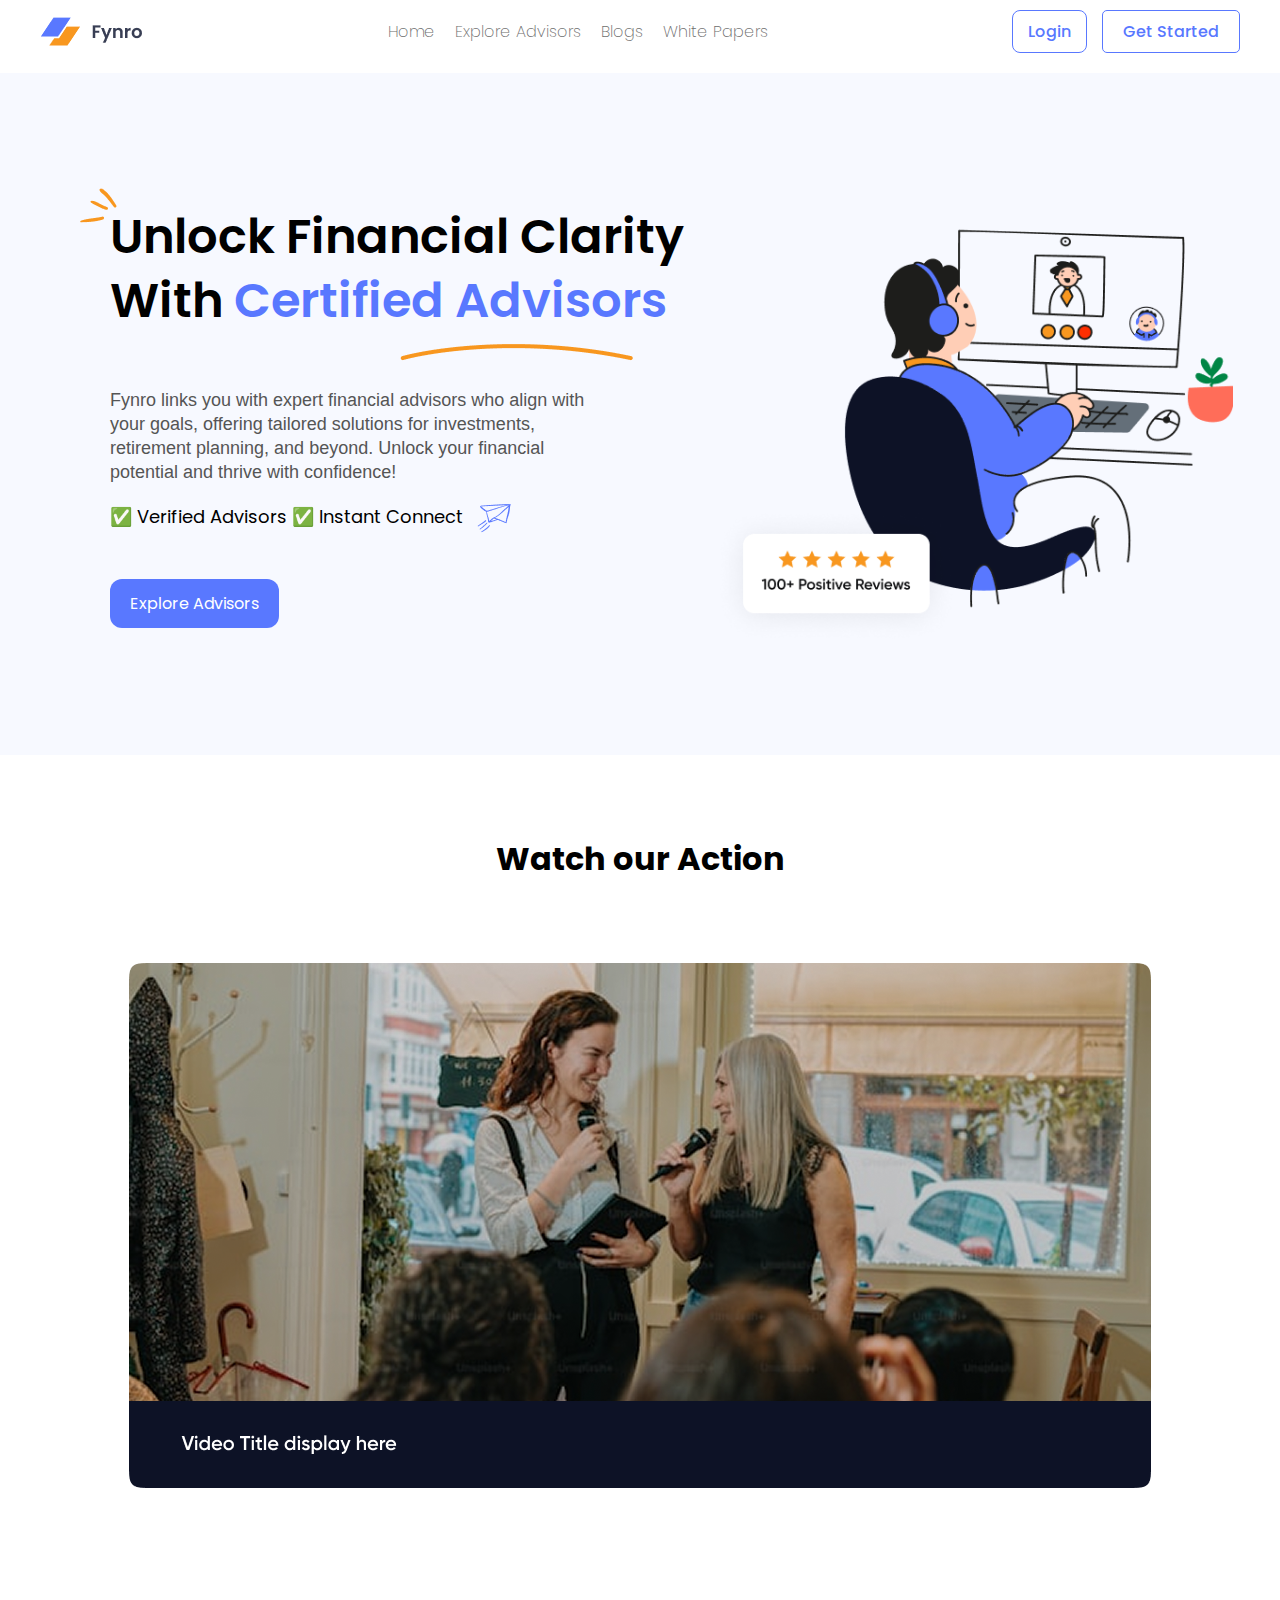
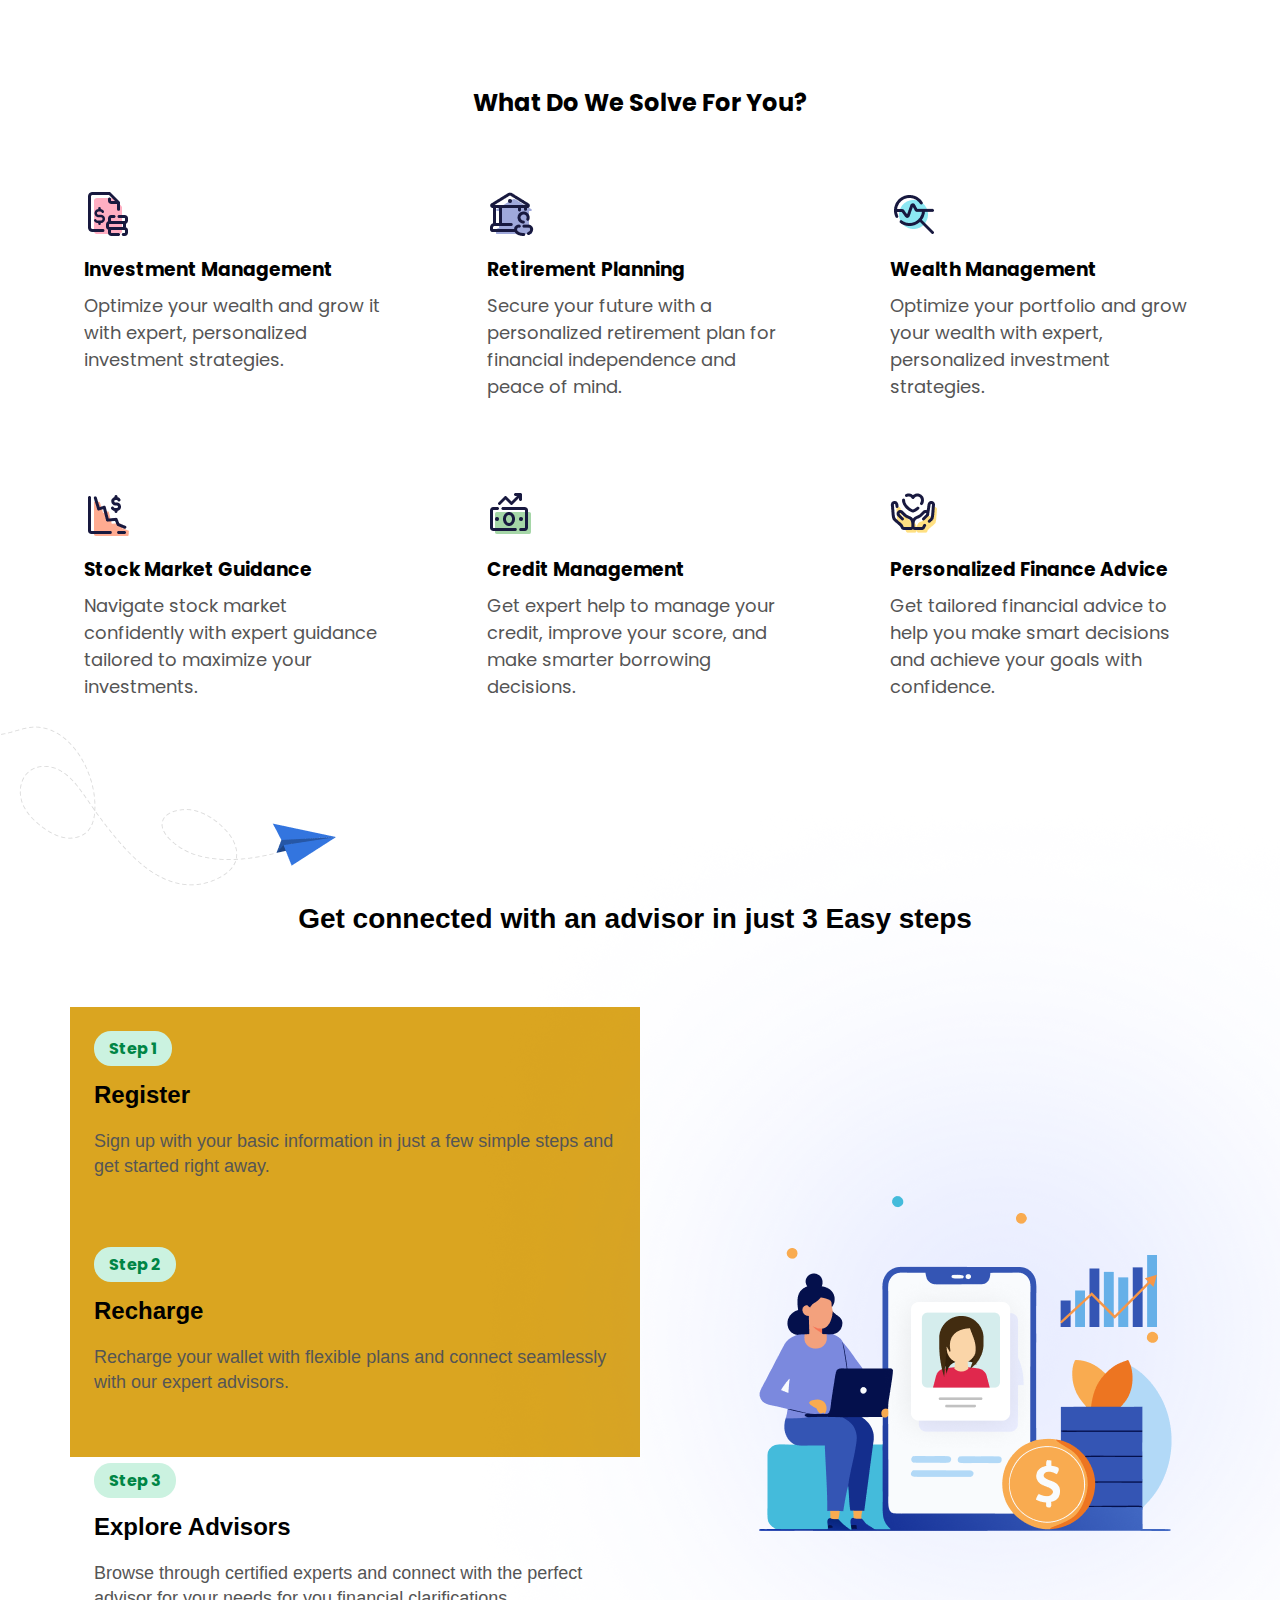
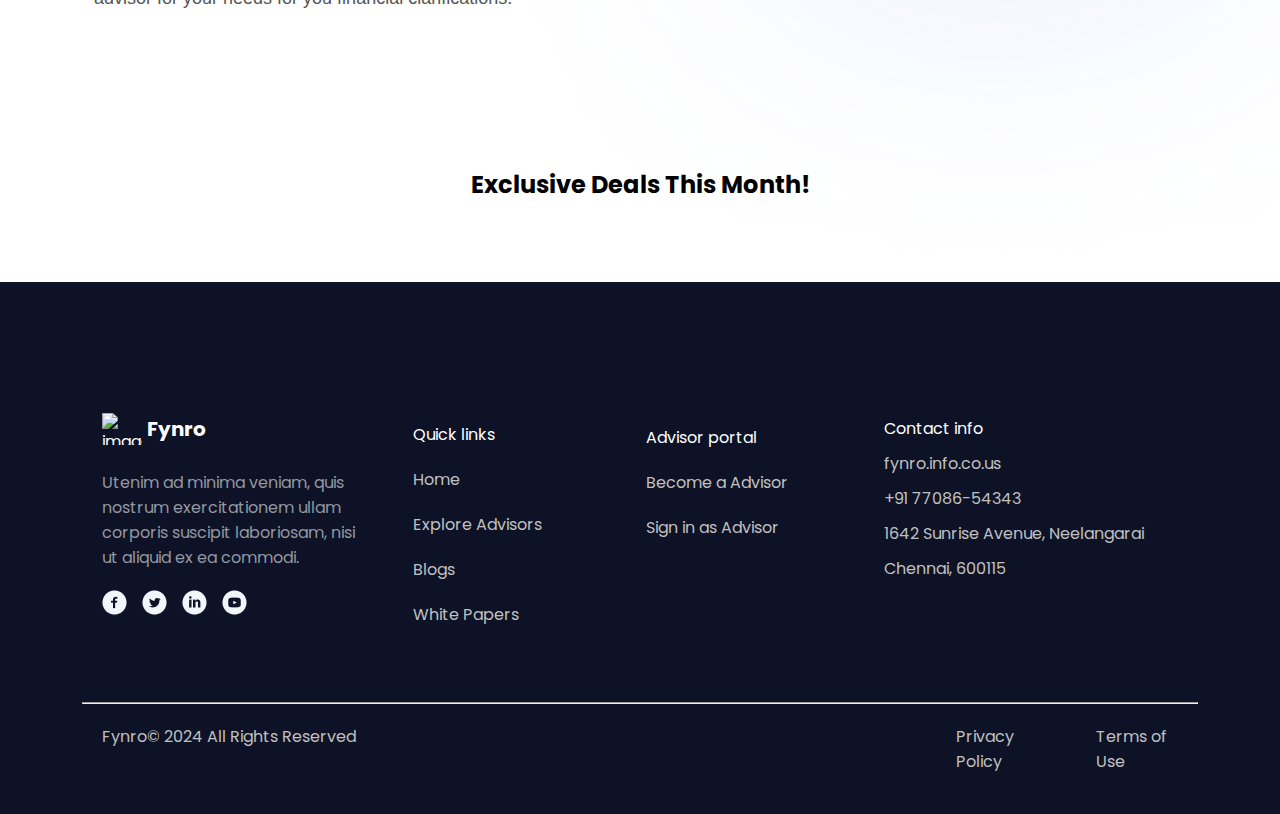
==== commit 7f6628b2: "program" ====
--- a/index.html
+++ b/index.html
@@ -43,10 +43,10 @@
 
     <div class="containers">
         <div class="text-content">
-<div class="star">
-
-    <img  src="img/star.png" alt="Star Icon">
-</div>
+            <div class="star">
+
+                <img src="img/star.png" alt="Star Icon">
+            </div>
 
             <nav class="hero-section">
 
@@ -60,12 +60,11 @@
             </p>
 
             <div class="features">
-                <div>
-                    
-                </div>
-                <label>
+
+                <!-- <label>
                     <input type="checkbox">
-                </label>
+                </label> -->
+                <span>✅ Verified Advisors</span>
                 <span>✅ Instant Connect</span>
                 <img src="img/aero.png" alt="Aero Icon" class="aero">
             </div>
@@ -79,13 +78,13 @@
     </div>
 
     <center>
-        <h1 style="margin-bottom: 50px">Watch our Action</h1>
-
+        <h1 class="midtext">Watch our Action</h1>
     </center>
     <div class="video-container">
-        <img class="video" src="img/video1.png" alt="Video Thumbnail">
-        <img class="videoi" src="img/videoi.png" alt="Video">
-        <img class="video3" src="img/video3.png" alt="Video">
+        <center>
+        <img class="video" src="img/videobk.png" alt="Video Thumbnail">
+    </center>
+       
     </div>
 
 
--- a/crayond1.css
+++ b/crayond1.css
@@ -199,6 +199,11 @@
     left: 713px;
 }
 
+.midtext {
+    padding:80px;
+    /* margin-bottom: 70px; 
+    margin-top:40px; */
+}
 
 /* Text Content Adjustments */
 .text-content {
@@ -225,7 +230,7 @@
 
 .Explore {
     
-        margin-top: 30px;
+        margin-top: 50px;
         padding: 12px 20px;
         border: none;
         background-color: #5978Ff ;
@@ -243,27 +248,39 @@
     margin-bottom: -10px;
     margin-left: 10px;
 }
-input[type="checkbox"] {
-    
-}
-.video-container {
-    display:flex; 
-    justify-content: space-between; 
-    align-items: center; 
-    gap: 10px;
-    /* justify-content: center;  */
-    margin-left: auto; 
-    margin-right: auto; 
-    width: 95%; 
-    margin-bottom: 190px;
-    
-}
-
-.video, .videoi, .video3 {
-    width: 32%; 
-    height: 270px;
-    object-fit: 10px;; 
-}
+/* input[type="checkbox"] {
+    appearance: none;
+    width: 20px;
+    height: 20px;
+    background-color: lightgray;
+    border:2px solid gray;
+    border-radius: 50%;
+    cursor: pointer;
+     
+}
+input[type="checkbox"]:checked {
+ 
+        background-color:green;
+        border-color: darkgreen;
+    } */
+
+    .video-container {
+        display: flex; 
+        align-items: center; 
+        gap: 10px;
+        margin-left: auto; 
+        margin-right: auto; 
+        width: auto;
+        min-height: 525px; /* Ensures height remains flexible */
+        margin-bottom: 190px;
+        
+        /* Uncomment one if needed */
+        justify-content: center;
+        /* justify-content: space-between; */
+    }
+    
+
+ 
 .overall {
     /* background-color: goldenrod; */
     height:600px;
@@ -322,7 +339,7 @@
 .investment-boxes {
     flex: 1;
     max-width: 30%; /* Ensures 3 boxes fit in a row */
-    text-align: left; /* Ensures text starts at the same position */
+    text-align: left; 
     padding: 20px;
    
     border-radius: 10px;
@@ -363,30 +380,31 @@
 
 /* left of the image placed */
 
-/* Wrapper for main layout */
 .wrapper {
     display: flex;
-    justify-content: space-between; /* Keeps left and right sections apart */
-    align-items: stretch; /* Stretches both sides to equal height */
+    justify-content: space-between; 
+    align-items: stretch;
     padding: 20px;
-    height: 700px; /* Makes sure everything takes full height */
-    
-    
-}
-
-/* Left side container (3 text divisions) */
+    height: 700px; 
+    
+    
+    
+}
+
 .left-content {
-    width: 45%; /* Takes 45% of screen width */
-    display: flex;
-    flex-direction: column; /* Stacks the three divisions */
-    justify-content: space-between; /* Ensures equal spacing */
+    width: 50%; 
+    height: 450px;
+    background-color: goldenrod;
+    display: flex;
+    flex-direction: column; 
+    justify-content: space-between; 
     gap: 20px; 
-    margin-left:50px;/* Adds space between the three boxes */
-}
-
-/* Individual text boxes */
+    margin-left:50px;
+}
+
+
 .text-container {
-    background-color: #f9f9f9;
+    /* background-color: #f9f9f9; */
     padding: 24px;
     
     border-radius: 10px;
@@ -394,7 +412,7 @@
     flex: 1; 
 }
 
-/* Step box styling */
+
 .step-box {
     background-color: #CBF2E0;
     font-family: 'Poppins', sans-serif;
@@ -409,7 +427,7 @@
     margin-bottom: 15px;
 }
 
-/* Right side (image) */
+
 .right-content {
     width: 50%; 
     display: flex;
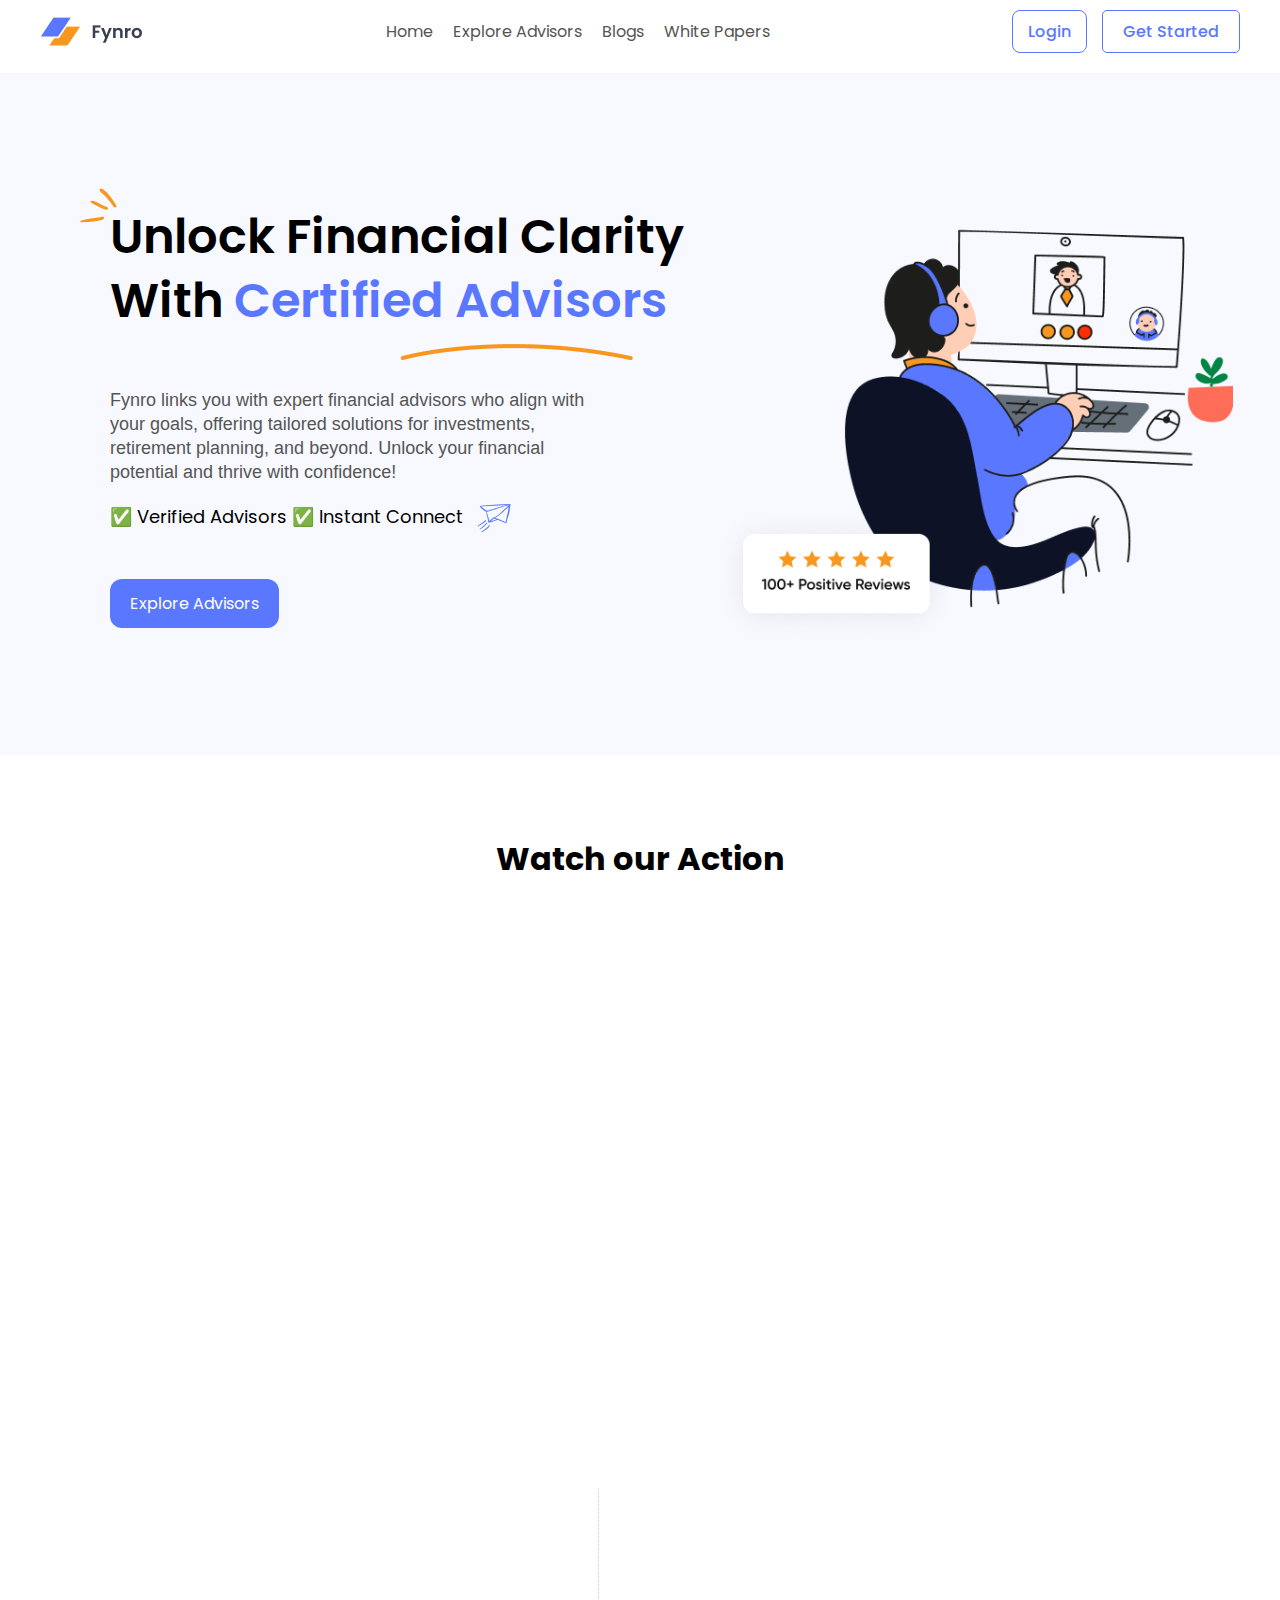
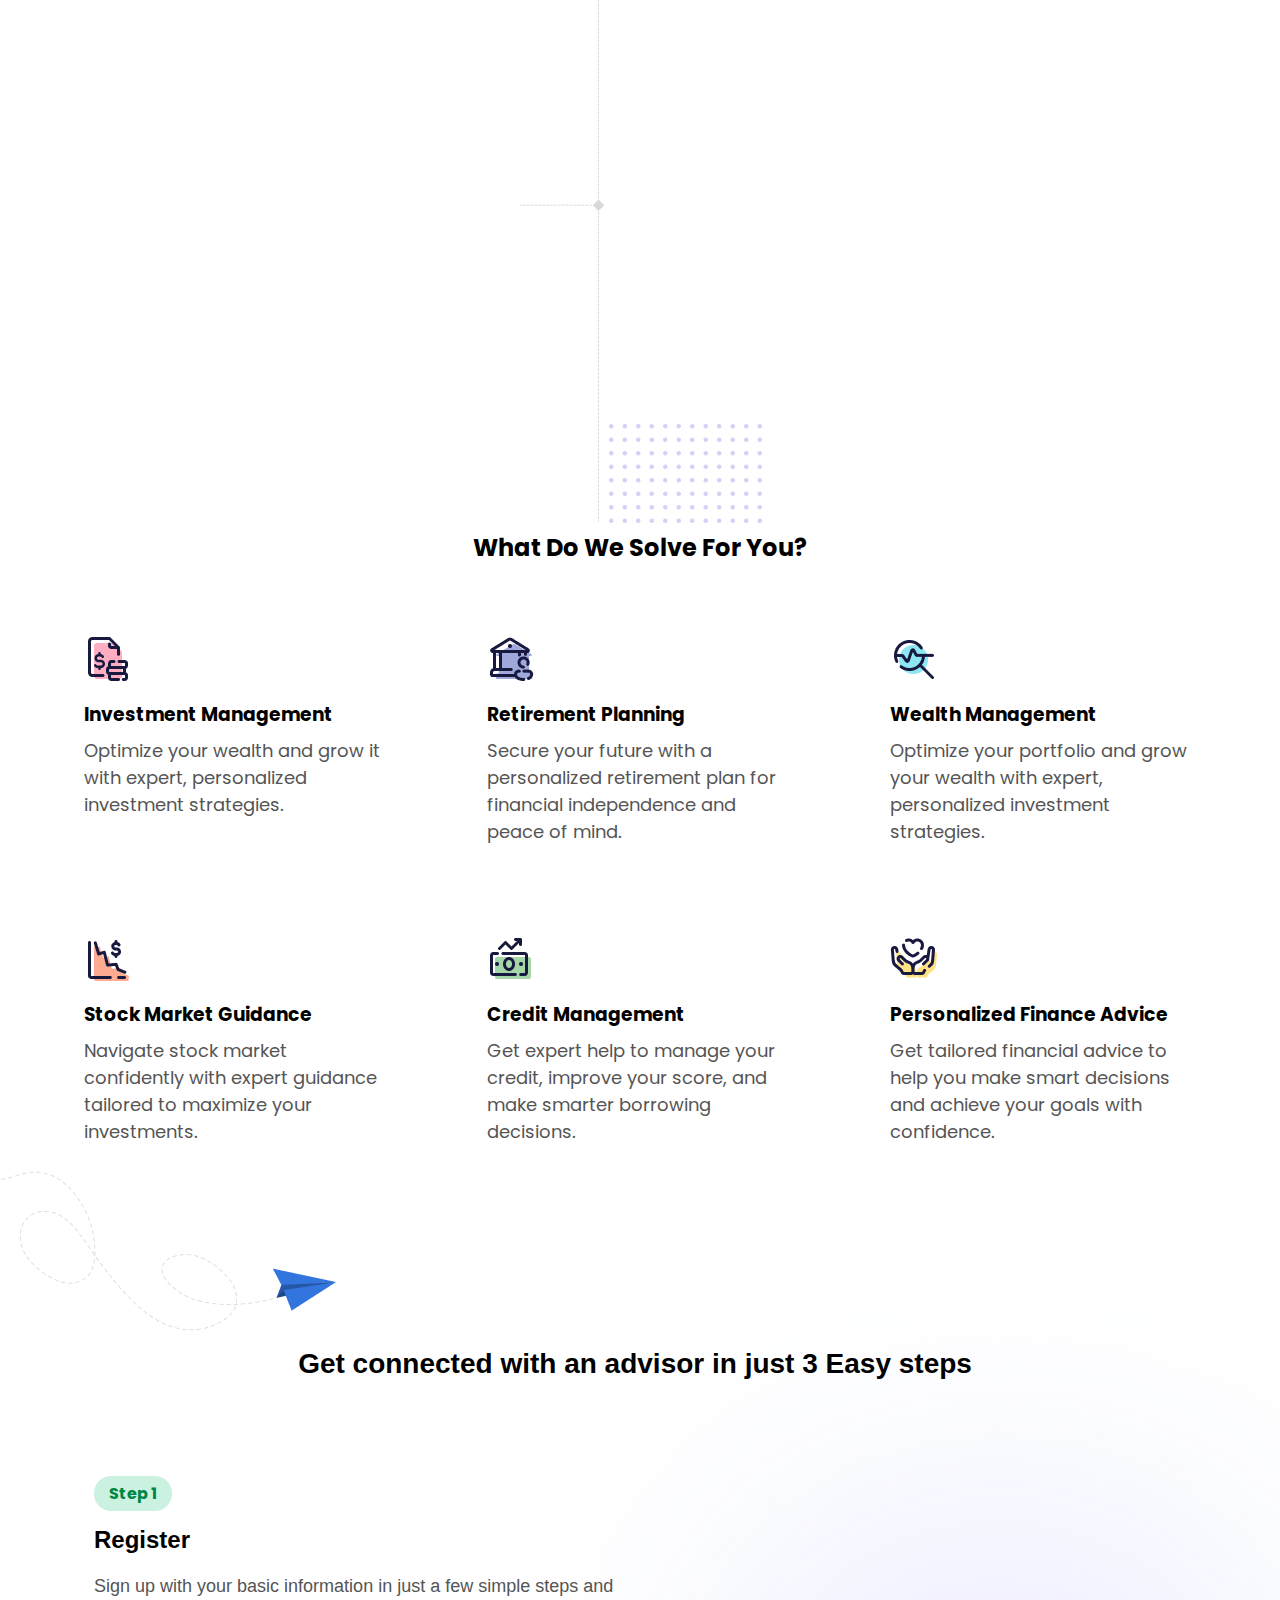
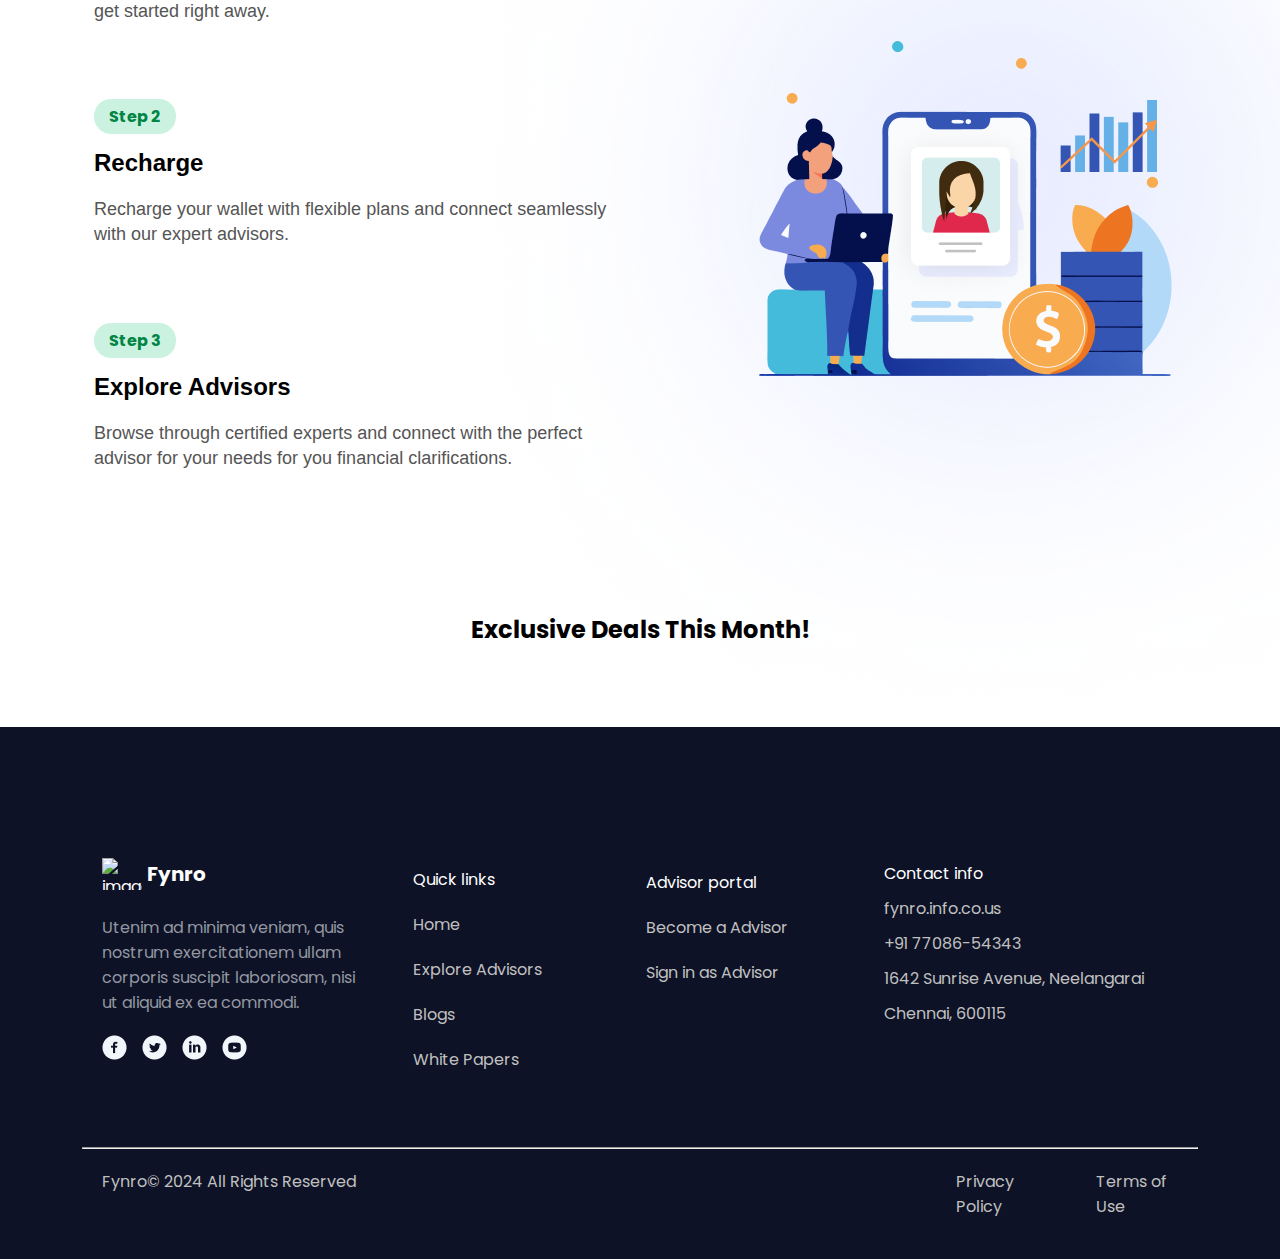
==== commit ffd04e1a: "program" ====
--- a/index.html
+++ b/index.html
@@ -28,7 +28,7 @@
 
 
         <div class="menu-container">
-            <span class="menu-items" style="Poppins">Home</span>
+            <span class="menu-items" style="font-family: Poppins">Home</span>
             <span class="menu-items" style="Poppins">Explore Advisors</span>
             <span class="menu-items" style="Poppins">Blogs</span>
             <span class="menu-items">White Papers</span>
@@ -82,7 +82,18 @@
     </center>
     <div class="video-container">
         <center>
-        <img class="video" src="img/videobk.png" alt="Video Thumbnail">
+            <div class="video-wrapper">
+                <iframe class="video-frame" 
+                    src="https://www.youtube.com/embed/x3dQsMkJgDg?si=hiS_hpmepe4ypTFg" 
+                    title="YouTube video player" frameborder="0" 
+                    allow="accelerometer; autoplay; clipboard-write; encrypted-media; gyroscope; picture-in-picture; web-share" 
+                    referrerpolicy="strict-origin-when-cross-origin" allowfullscreen>
+                </iframe>
+            </div>
+            <div>
+                <img class="side" src="img/sidebar.png">
+                <img class="below" src="img/dots.png">
+            </div>
     </center>
        
     </div>
--- a/crayond1.css
+++ b/crayond1.css
@@ -72,16 +72,14 @@
 .menu-items {
     font-family: 'Poppins', sans-serif;
     font-size: 16px;
-    font-weight: 200;
-    color: #6D6D6D;
+    font-weight: 300px;
+    color: #555555;
     cursor: pointer;
     transition: color 0.3s ease;
 }
 
 
-.menu-items:hover {
-    color: orange;
-}
+
 
 
 .button-container {
@@ -264,20 +262,25 @@
         border-color: darkgreen;
     } */
 
-    .video-container {
-        display: flex; 
-        align-items: center; 
-        gap: 10px;
-        margin-left: auto; 
-        margin-right: auto; 
-        width: auto;
-        min-height: 525px; /* Ensures height remains flexible */
-        margin-bottom: 190px;
-        
-        /* Uncomment one if needed */
-        justify-content: center;
-        /* justify-content: space-between; */
-    }
+    /* Wrapper for the iframe to clip rounded corners */
+.video-wrapper {
+    width: 900px;
+    height: 525px;
+    margin-left: auto;
+    margin-right: auto;
+    border-radius: 12px;
+    overflow: hidden; /* Ensures border-radius applies correctly */
+    margin: auto; /* Centers the video */
+}
+
+/* Styling the iframe */
+.video-frame {
+    width: 100%;
+    height: 100%;
+    border-radius: 12px; /* For additional styling (won't clip without wrapper) */
+    border: none;
+}
+
     
 
  
@@ -393,8 +396,8 @@
 
 .left-content {
     width: 50%; 
-    height: 450px;
-    background-color: goldenrod;
+    height: 650px;
+    /* background-color: goldenrod; */
     display: flex;
     flex-direction: column; 
     justify-content: space-between; 
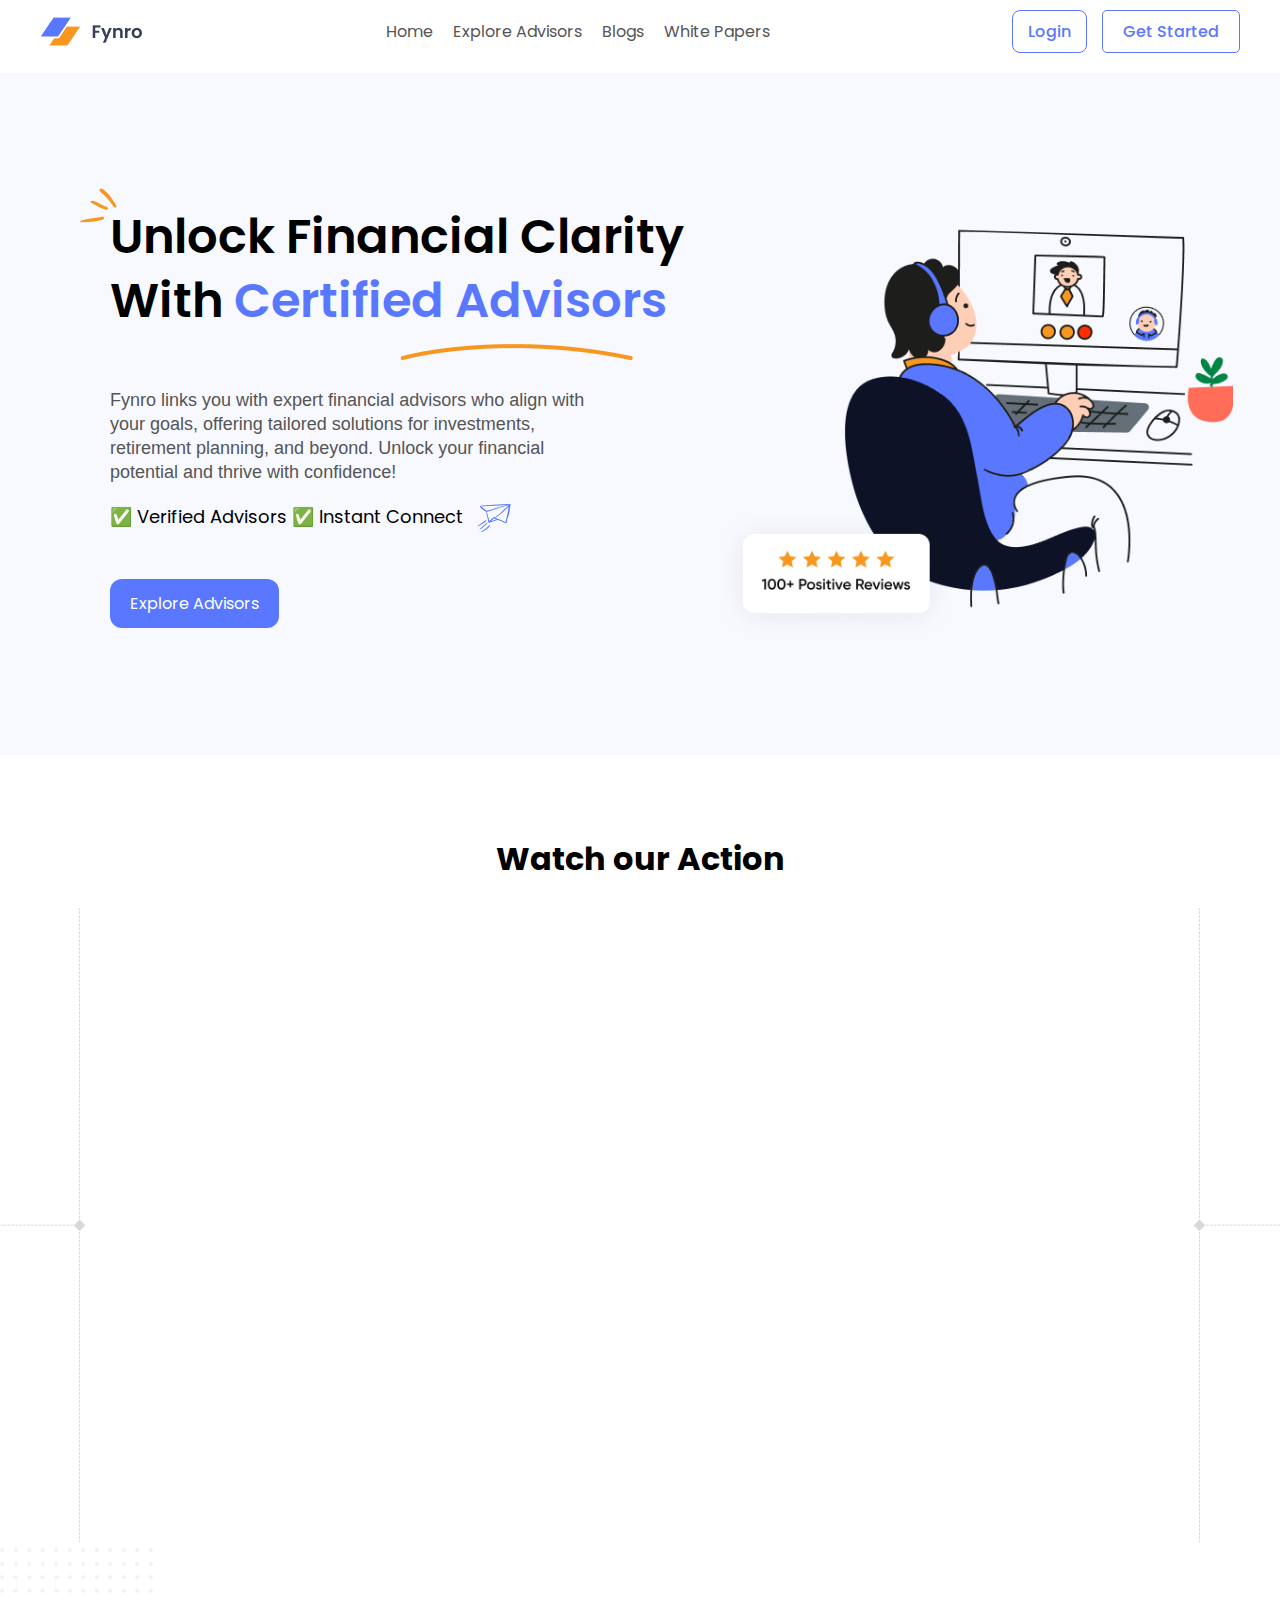
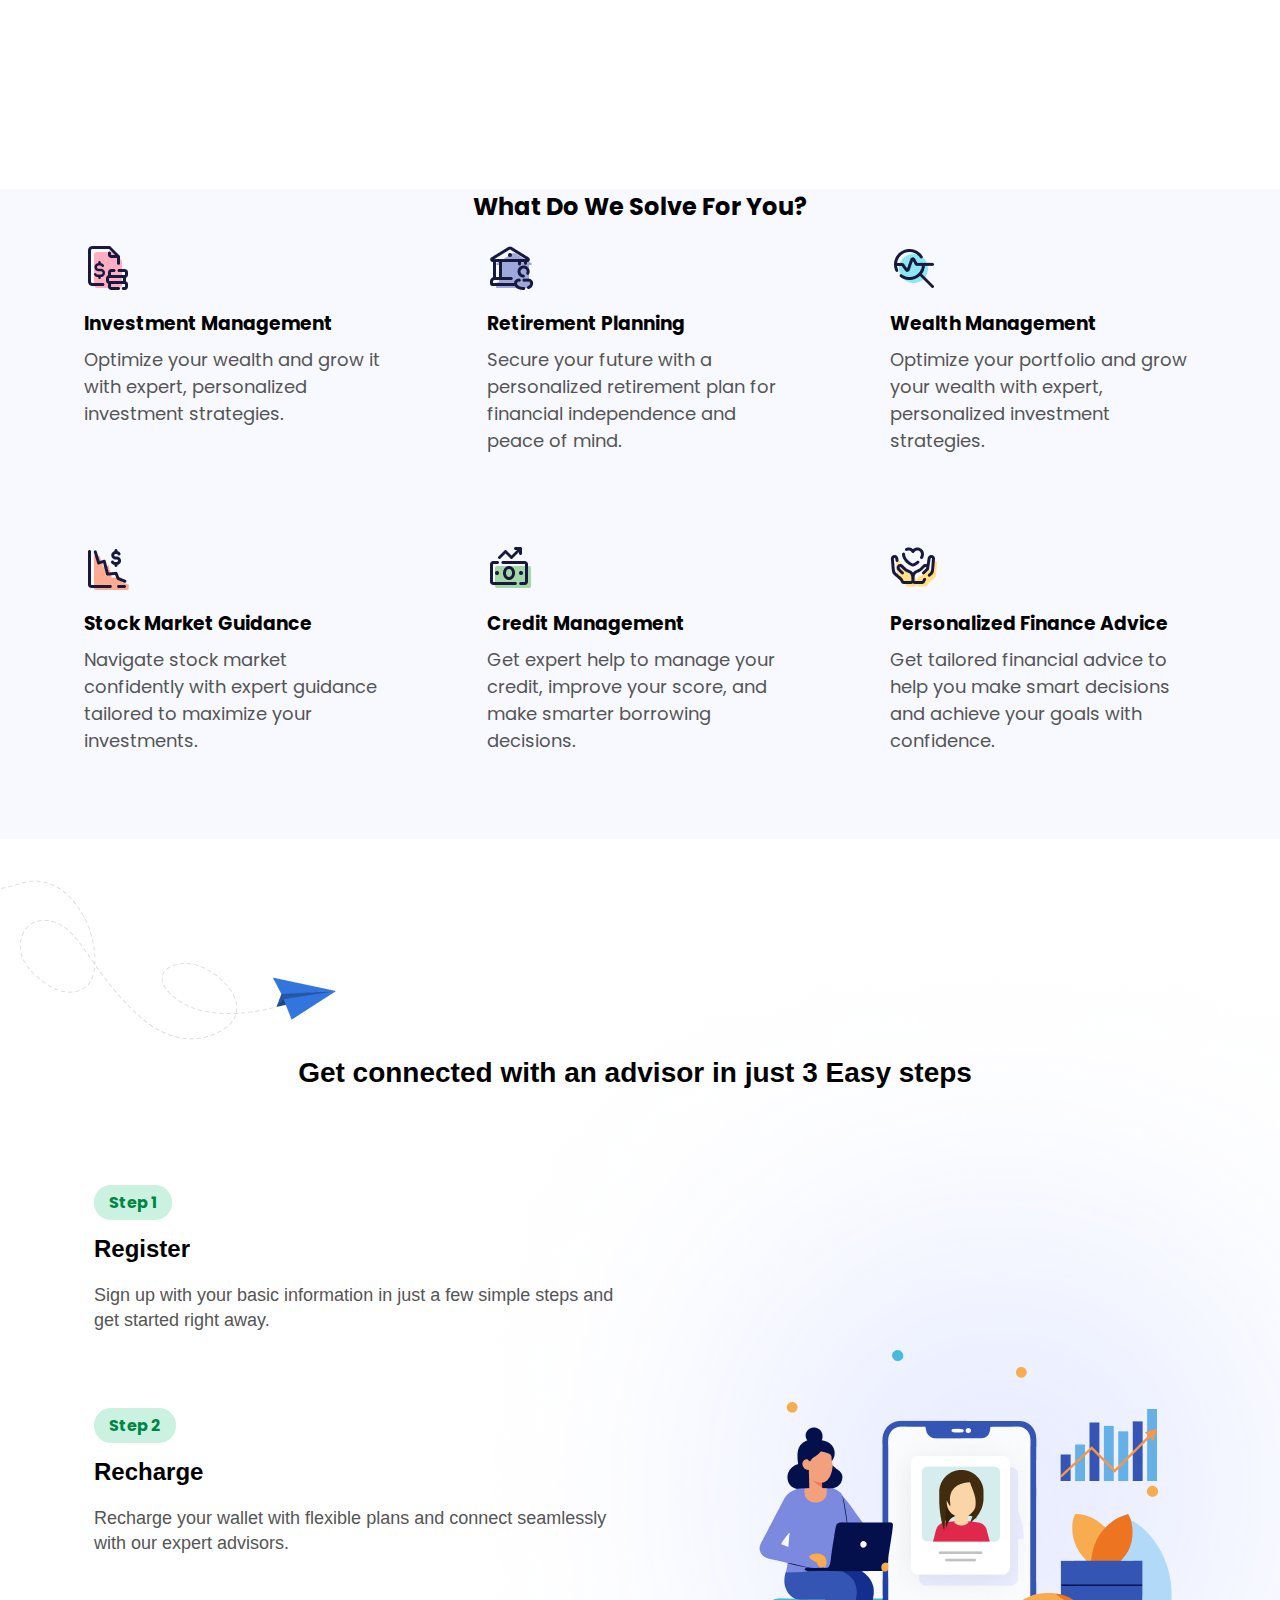
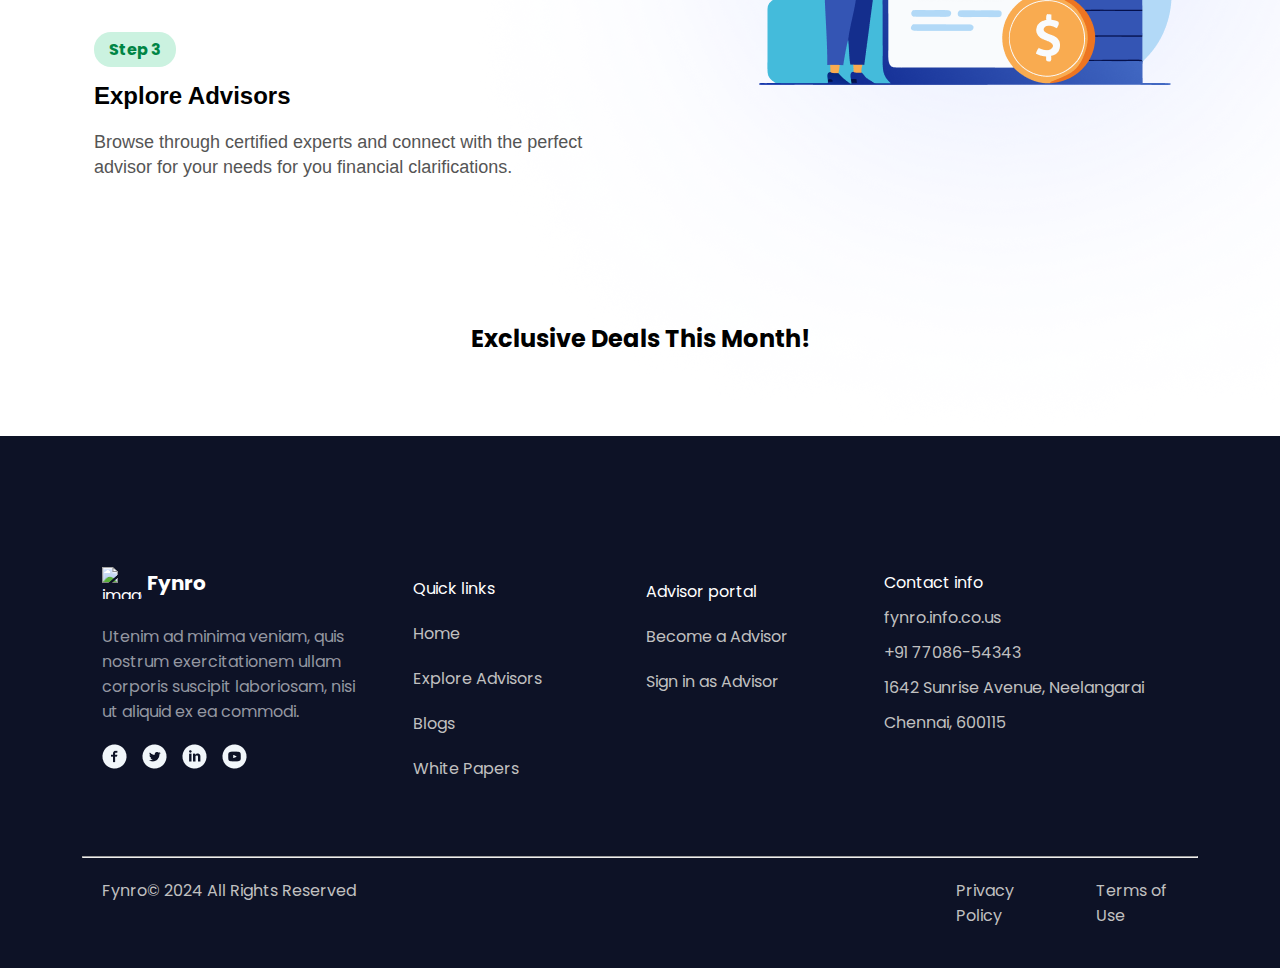
==== commit b1f2cce7: "program" ====
--- a/index.html
+++ b/index.html
@@ -81,7 +81,14 @@
         <h1 class="midtext">Watch our Action</h1>
     </center>
     <div class="video-container">
-        <center>
+        
+            <div class="leftbar">
+                <img src="img/sidebar.png" alt="sidebar">
+                </div>
+           
+            <div class="rightbar">
+                <img src="img/rightbar.png" alt="rightbar">
+            </div>
             <div class="video-wrapper">
                 <iframe class="video-frame" 
                     src="https://www.youtube.com/embed/x3dQsMkJgDg?si=hiS_hpmepe4ypTFg" 
@@ -90,18 +97,18 @@
                     referrerpolicy="strict-origin-when-cross-origin" allowfullscreen>
                 </iframe>
             </div>
-            <div>
-                <img class="side" src="img/sidebar.png">
-                <img class="below" src="img/dots.png">
-            </div>
-    </center>
+           
+    
        
+    </div>
+    <div class="bottom">
+        <img src="img/dots.png" alt="dots">
     </div>
 
 
     <div class="overall">
         <center>
-            <h2 style="margin-bottom: 50px ;">What Do We Solve For You?</h3>
+            <h2 class="center">What Do We Solve For You?</h3>
         </center>
         <div class="investment-container">
 
--- a/crayond1.css
+++ b/crayond1.css
@@ -27,9 +27,7 @@
     z-index: 1000;
     /* align-items: center; */
 }
-/* .firstslide {
-    background-color: goldenrod;
-} */
+
 
 .fynro-container {
     display: flex;
@@ -199,11 +197,10 @@
 
 .midtext {
     padding:80px;
-    /* margin-bottom: 70px; 
-    margin-top:40px; */
-}
-
-/* Text Content Adjustments */
+    
+}
+
+
 .text-content {
     width: 545px;
     height: 462px;
@@ -246,47 +243,82 @@
     margin-bottom: -10px;
     margin-left: 10px;
 }
-/* input[type="checkbox"] {
-    appearance: none;
-    width: 20px;
-    height: 20px;
-    background-color: lightgray;
-    border:2px solid gray;
-    border-radius: 50%;
-    cursor: pointer;
-     
-}
-input[type="checkbox"]:checked {
+
+.video-container {
+    display: flex;
+    align-items: center; 
+    justify-content: center; /* Centers video, keeps spacing */
+    width: 100%;
+    max-width: 1600px; 
+    margin: auto;
+    padding: 0 100px; 
+}
+
+/* Ensures iframe video has correct width and height */
+.video-wrapper {
+    width: 1220px;  /* Your exact video width */
+    height: 525px;  /* Your exact video height */
+    border-radius: 40px;
+    overflow: hidden;
+    display: flex;
+    justify-content: center;
+    align-items: center;
+    flex-shrink: 0;  /* Prevents shrinking */
+}
+
+/* Fixing video iframe */
+.video-frame {
+    width: 950px;
+    height: 525px;
+    border: none;
+    border-radius:20px;
+    
+}
+
+/* Left bar stays at the far left */
+.leftbar {
+    width: 84.44px;
+    height: 633.12px;
+    border-width: 1px;
+    display: flex;
+    justify-content: flex-start;
+    align-items: center;
+    position: absolute;
+    left: 0; 
+}
+
+/* Right bar stays at the far right */
+.rightbar {
+    width: 93.17px;
+    height: 633.12px;
+    border-width: 1px;
+    display: flex;
+    justify-content: flex-end;
+    align-items: center;
+    position: absolute;
+    right: 0;
+}
+
+/* Bottom section - Stays in position */
+.bottom {
+    display: flex;
+    justify-content: flex-start;
+    margin-top: 60px;
+    position: relative; /* Changed to prevent layout breaking */
+}
+
+
+
  
-        background-color:green;
-        border-color: darkgreen;
-    } */
-
-    /* Wrapper for the iframe to clip rounded corners */
-.video-wrapper {
-    width: 900px;
-    height: 525px;
-    margin-left: auto;
-    margin-right: auto;
-    border-radius: 12px;
-    overflow: hidden; /* Ensures border-radius applies correctly */
-    margin: auto; /* Centers the video */
-}
-
-/* Styling the iframe */
-.video-frame {
-    width: 100%;
-    height: 100%;
-    border-radius: 12px; /* For additional styling (won't clip without wrapper) */
-    border: none;
-}
 
     
 
  
 .overall {
-    /* background-color: goldenrod; */
-    height:600px;
+  
+    margin-top:190px;
+    height:650px;
+    background-color:#F7F9FF;
 }
 
 .investment-container {
@@ -298,6 +330,7 @@
     margin: auto;
     flex-wrap: wrap;
     margin-bottom:50px;
+   
 }
 
 
@@ -319,7 +352,7 @@
 
 h3 {
     margin-bottom: 8px;
-    text-align: left; /* Centers only the heading */
+    text-align: left;
 }
 
 .investment-text {
@@ -331,8 +364,8 @@
     width:300px;
 }
 .investment-containers {
-    display: flex; /* Places divs in the same row */
-    justify-content: space-between; /* Distributes space evenly */
+    display: flex; 
+    justify-content: space-between; 
     align-items: flex-start; /* Aligns items at the top */
     gap: 15px; /* Adjust space between boxes */
     width: 90%;
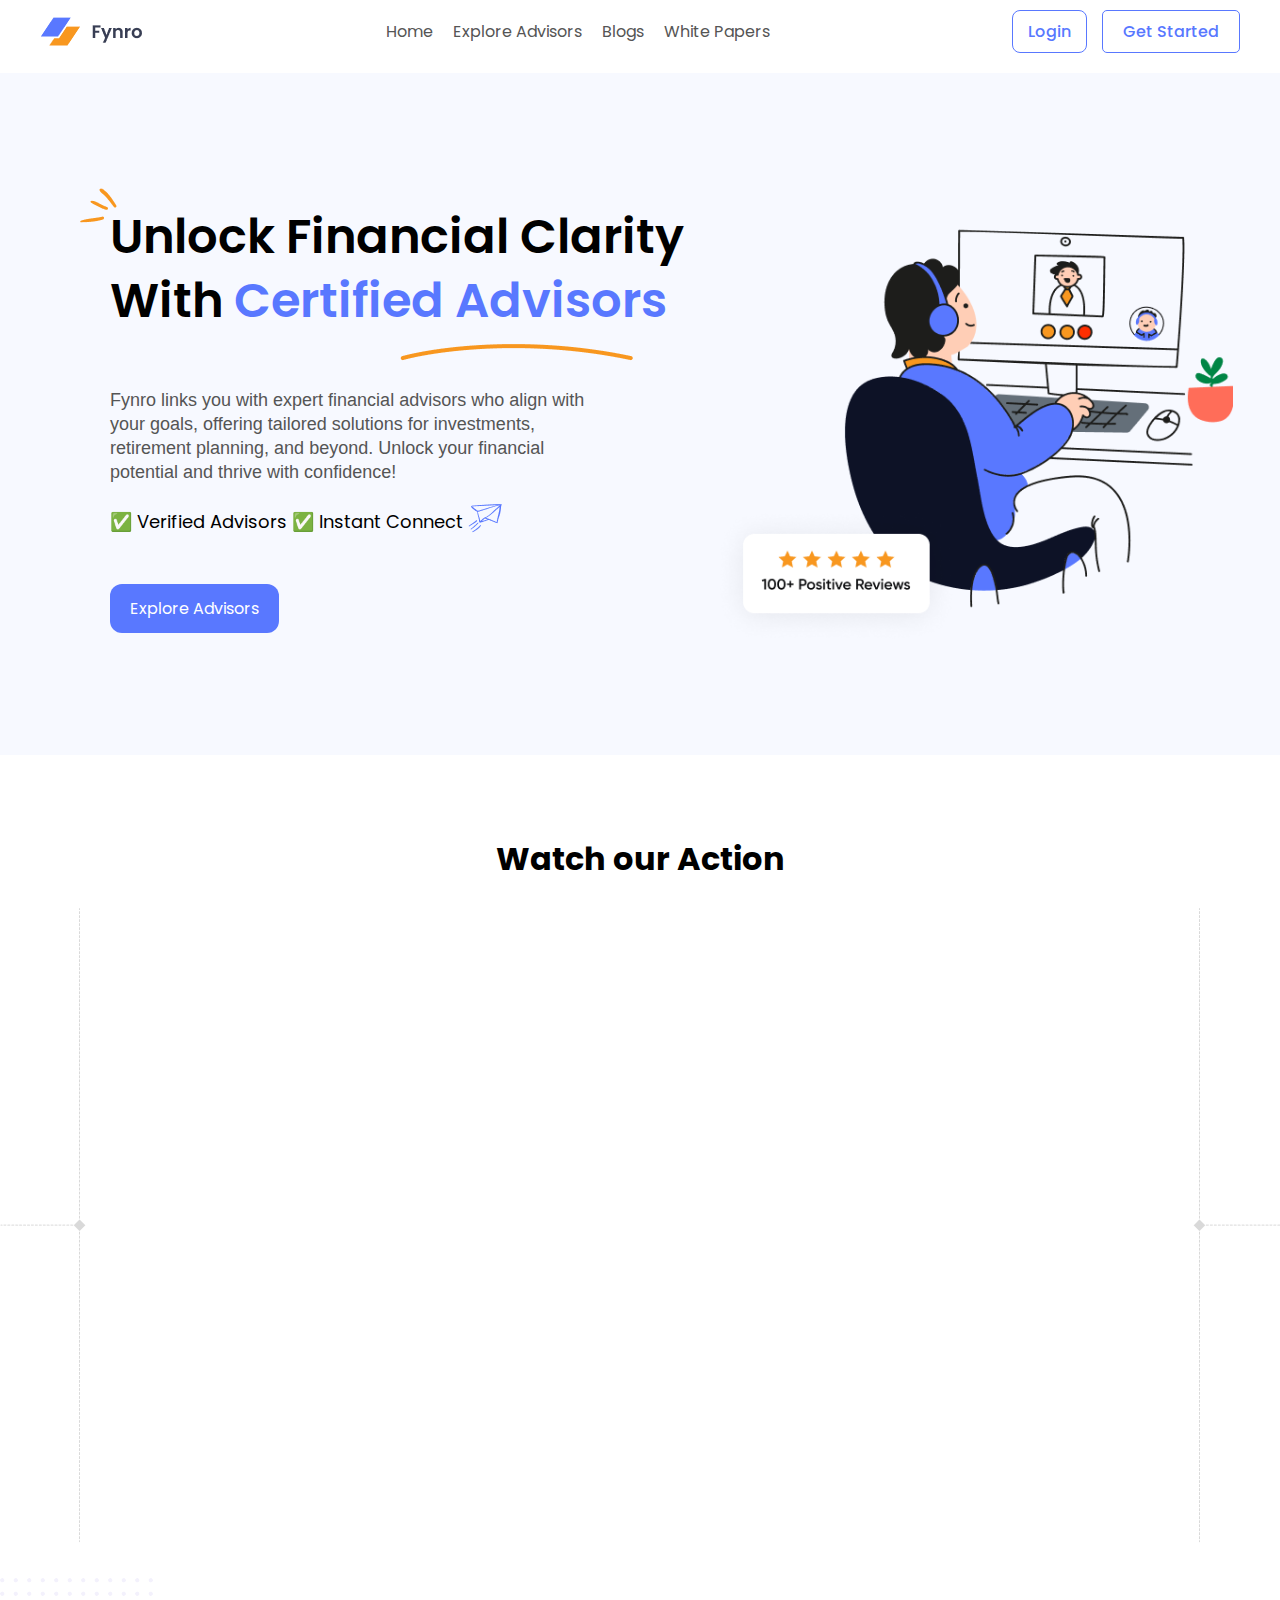
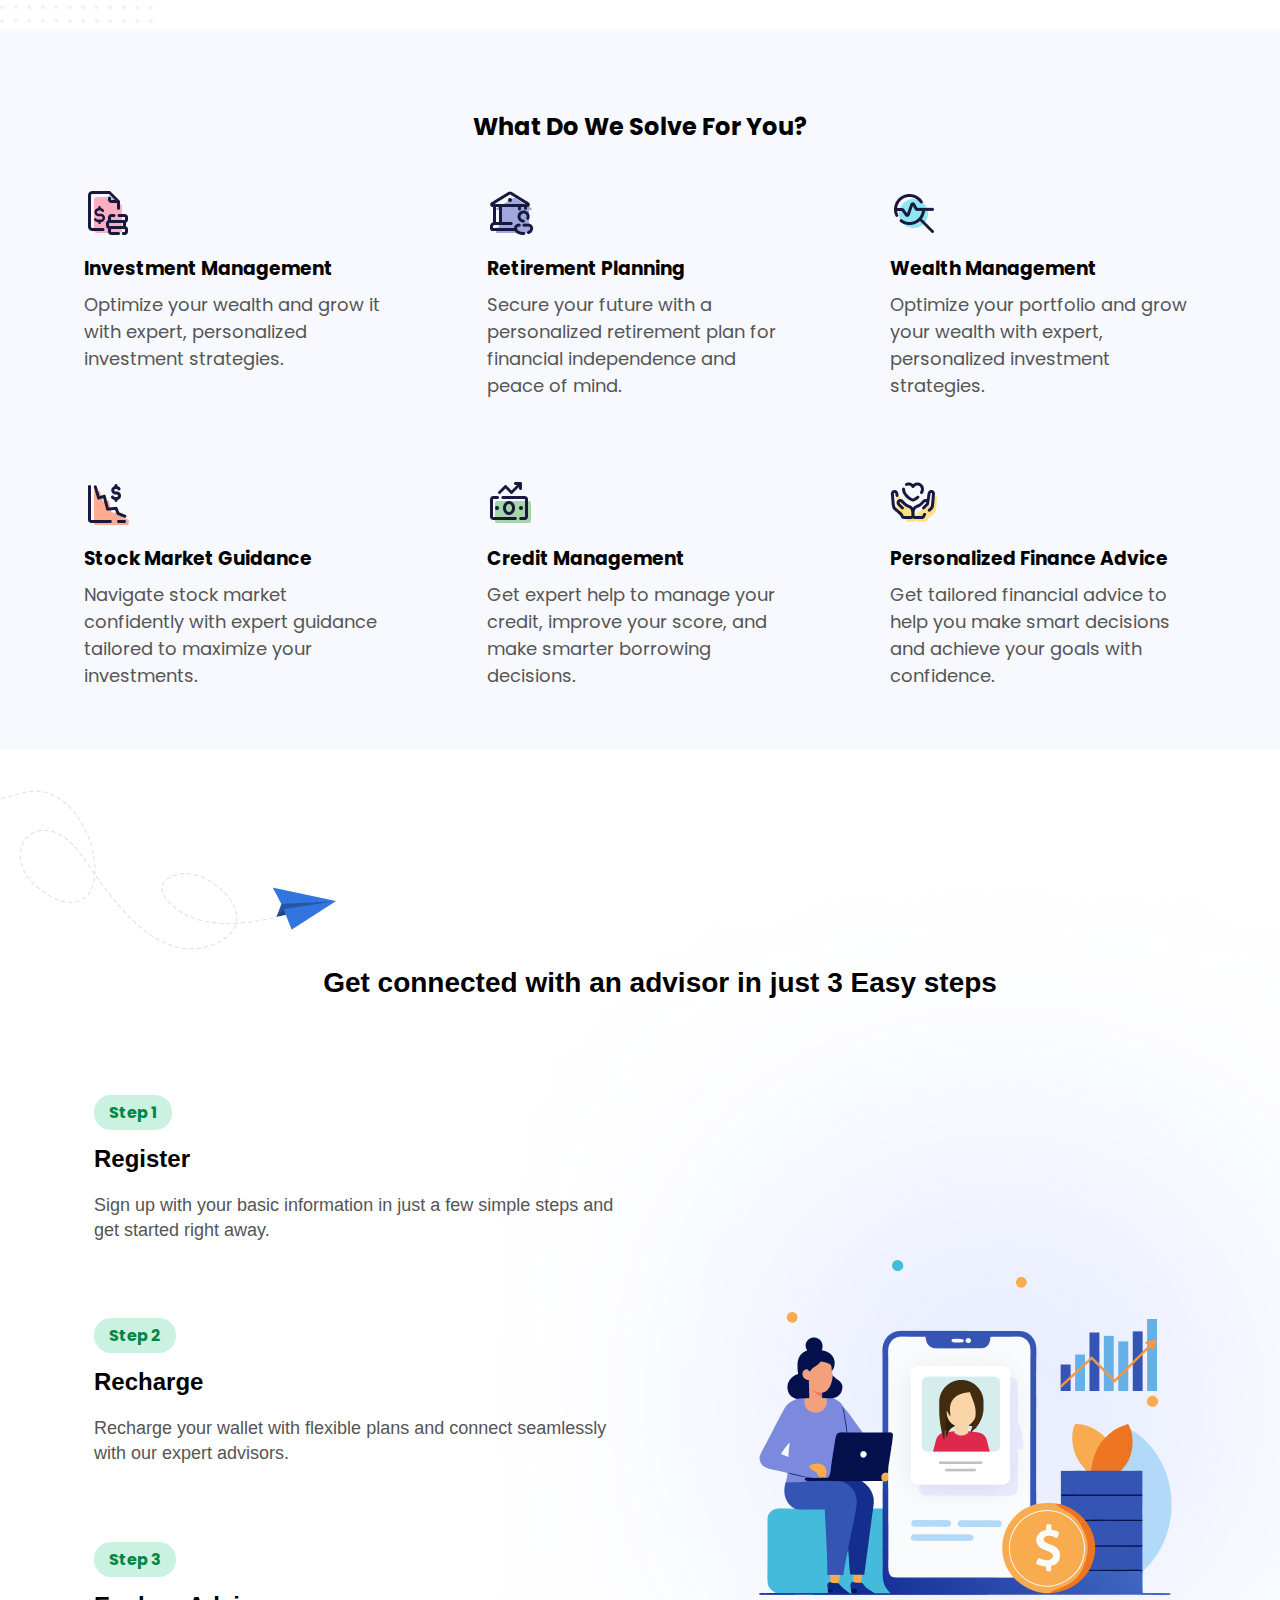
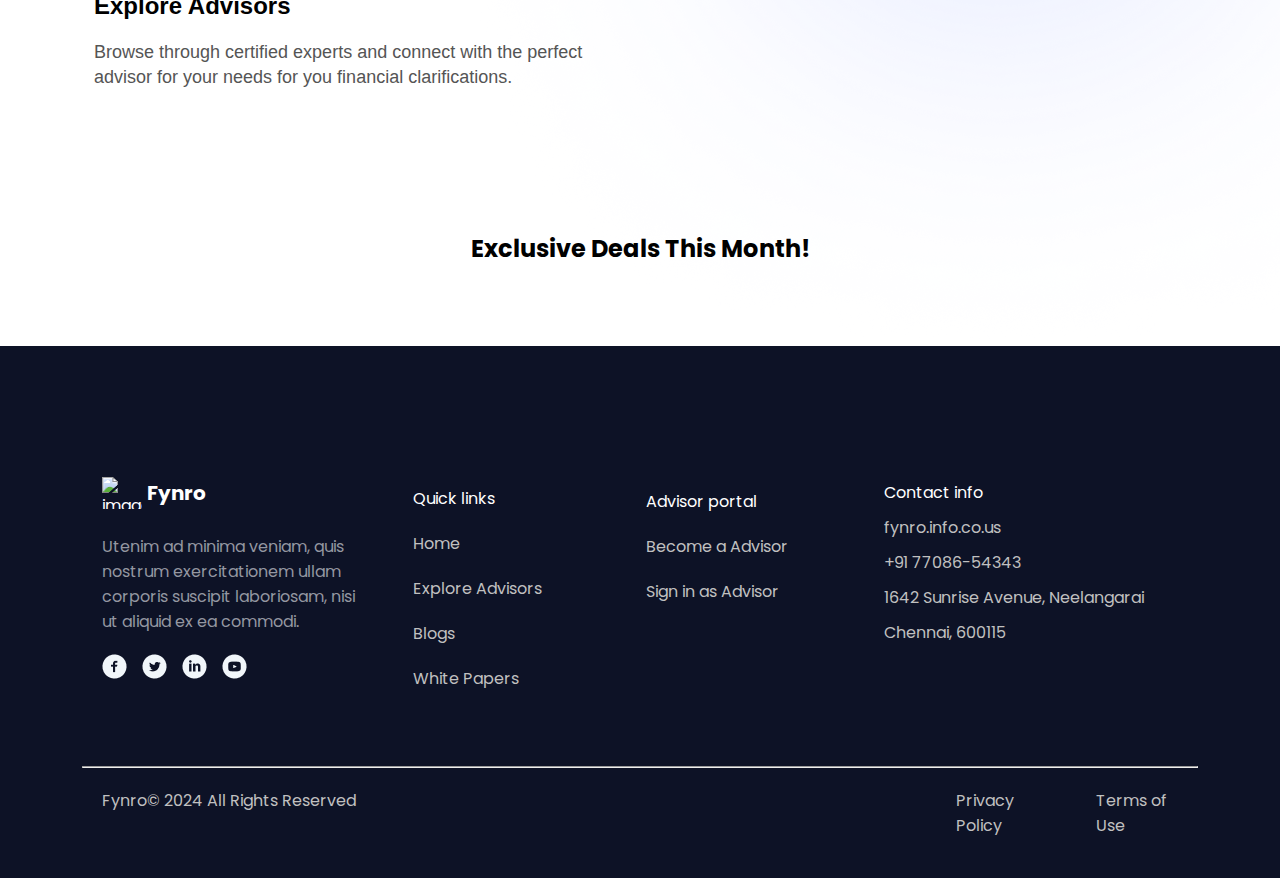
==== commit 14dac517: "program" ====
--- a/index.html
+++ b/index.html
@@ -64,8 +64,8 @@
                 <!-- <label>
                     <input type="checkbox">
                 </label> -->
-                <span>✅ Verified Advisors</span>
-                <span>✅ Instant Connect</span>
+                <span>✅ Verified Advisors </span>
+                <span> ✅ Instant Connect </span>
                 <img src="img/aero.png" alt="Aero Icon" class="aero">
             </div>
 
--- a/crayond1.css
+++ b/crayond1.css
@@ -218,6 +218,7 @@
 line-height: 24px;
 letter-spacing: 0%;
 margin-top:40px;
+
 }
 body::-webkit-scrollbar {
     display: none;
@@ -240,33 +241,32 @@
     background-color: darkblue;
 }
 .aero {
-    margin-bottom: -10px;
-    margin-left: 10px;
-}
+   
+    margin-bottom:-5px;
+    }
 
 .video-container {
     display: flex;
     align-items: center; 
-    justify-content: center; /* Centers video, keeps spacing */
+    justify-content: center; 
     width: 100%;
     max-width: 1600px; 
     margin: auto;
     padding: 0 100px; 
 }
 
-/* Ensures iframe video has correct width and height */
+
 .video-wrapper {
-    width: 1220px;  /* Your exact video width */
-    height: 525px;  /* Your exact video height */
-    border-radius: 40px;
+    width: 1220px;  
+    height: 525px;  
     overflow: hidden;
     display: flex;
     justify-content: center;
     align-items: center;
-    flex-shrink: 0;  /* Prevents shrinking */
-}
-
-/* Fixing video iframe */
+    flex-shrink: 0;  
+}
+
+
 .video-frame {
     width: 950px;
     height: 525px;
@@ -303,7 +303,7 @@
 .bottom {
     display: flex;
     justify-content: flex-start;
-    margin-top: 60px;
+    margin-top: 90px;
     position: relative; /* Changed to prevent layout breaking */
 }
 
@@ -315,10 +315,19 @@
 
  
 .overall {
+    
+    height:720px;
+    background-color:#F7F9FF;
+}
+   
+.center {
   
-    margin-top:190px;
-    height:650px;
-    background-color:#F7F9FF;
+    
+    padding-top: 80px;
+    height:120px;
+    position:relative;
+    
+    
 }
 
 .investment-container {
@@ -329,7 +338,9 @@
     width: 90%;
     margin: auto;
     flex-wrap: wrap;
-    margin-bottom:50px;
+    padding-top:20px;
+   
+    margin-bottom:40px;
    
 }
 
@@ -366,15 +377,15 @@
 .investment-containers {
     display: flex; 
     justify-content: space-between; 
-    align-items: flex-start; /* Aligns items at the top */
-    gap: 15px; /* Adjust space between boxes */
+    align-items: flex-start; 
+    gap: 15px; 
     width: 90%;
     margin: auto;
 }
 
 .investment-boxes {
     flex: 1;
-    max-width: 30%; /* Ensures 3 boxes fit in a row */
+    max-width: 30%; 
     text-align: left; 
     padding: 20px;
    
@@ -382,9 +393,7 @@
 
 }
 
-/* h3 {
-    margin: 0 0 8px 0; /* Ensures heading starts at the same place */
-/* } */ */
+
 
 .investment {
     font-size: 18px;
@@ -411,7 +420,7 @@
     letter-spacing: 0%;
     -text-align: center;
     margin-top: -40px;
-    margin-left: -10px;
+    margin-left: 40px;
 }
 
 /* left of the image placed */
@@ -430,7 +439,7 @@
 .left-content {
     width: 50%; 
     height: 650px;
-    /* background-color: goldenrod; */
+   
     display: flex;
     flex-direction: column; 
     justify-content: space-between; 
@@ -440,7 +449,7 @@
 
 
 .text-container {
-    /* background-color: #f9f9f9; */
+   
     padding: 24px;
     
     border-radius: 10px;
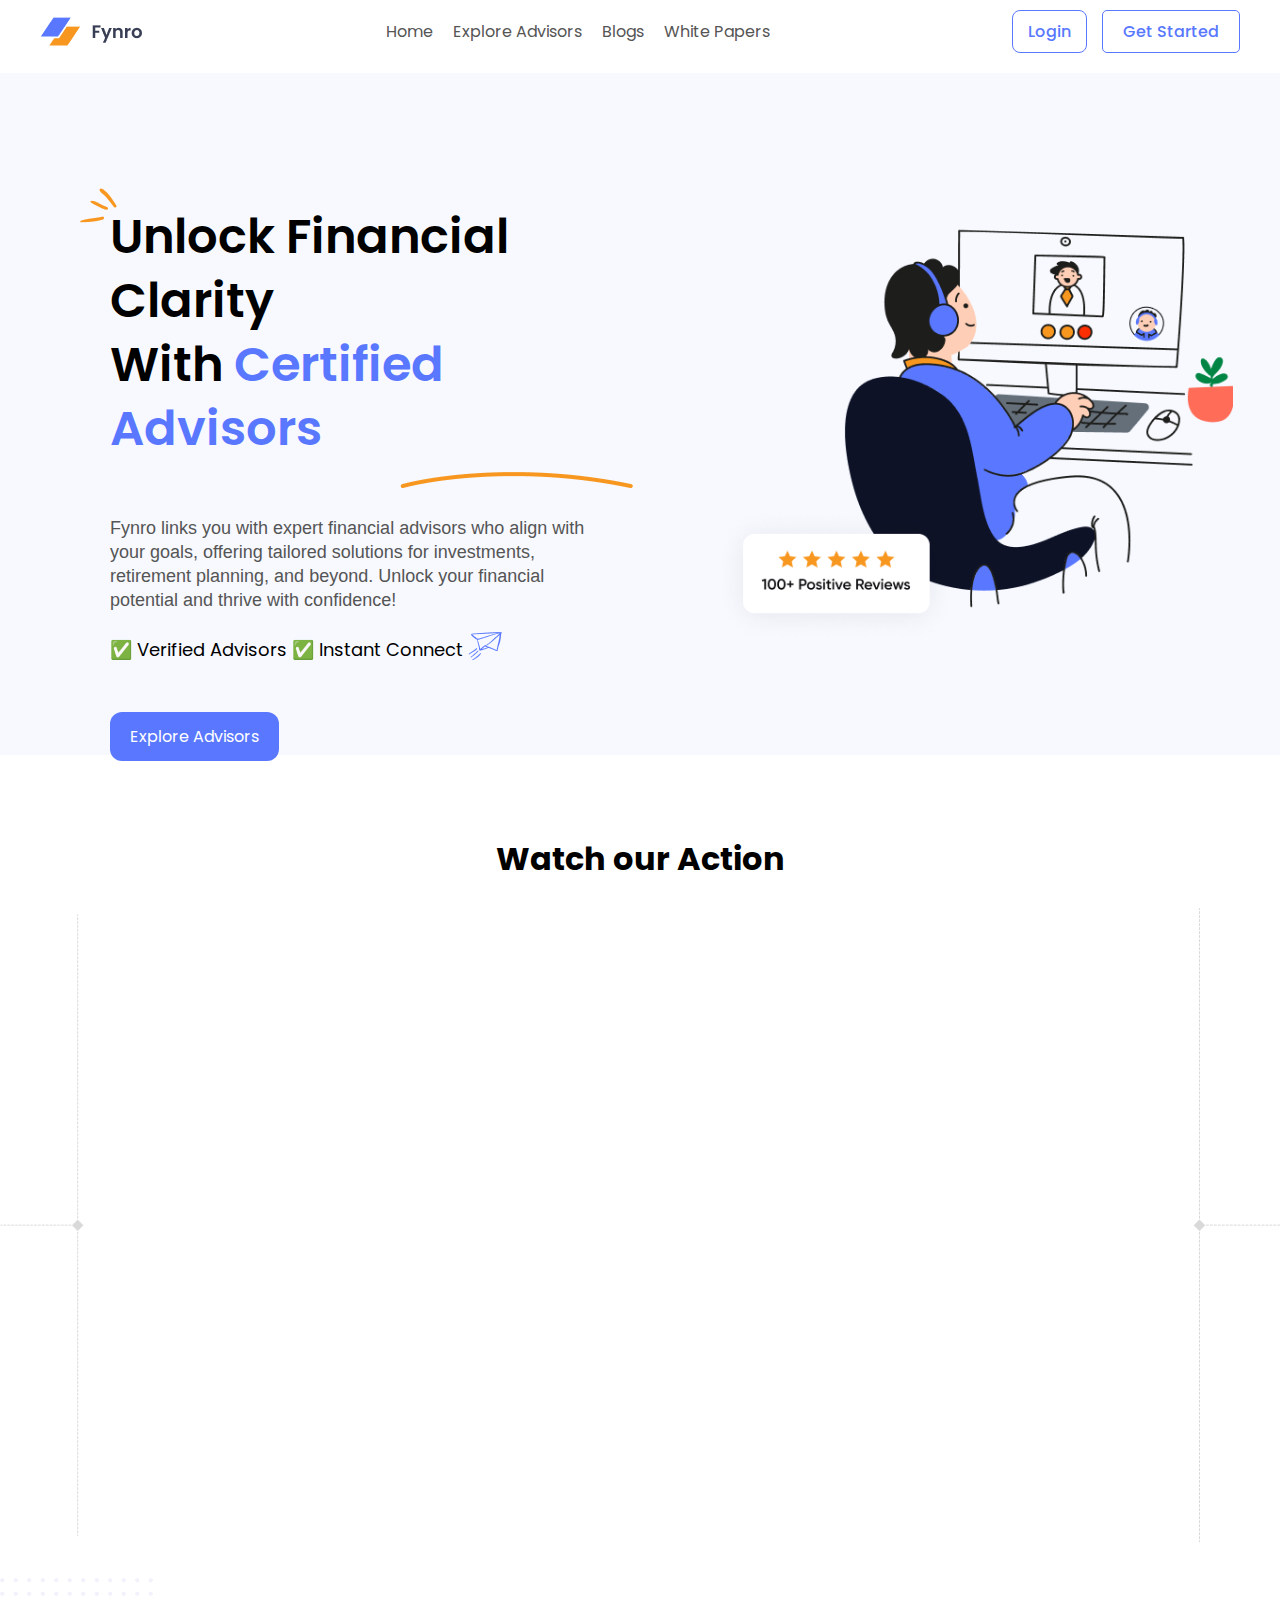
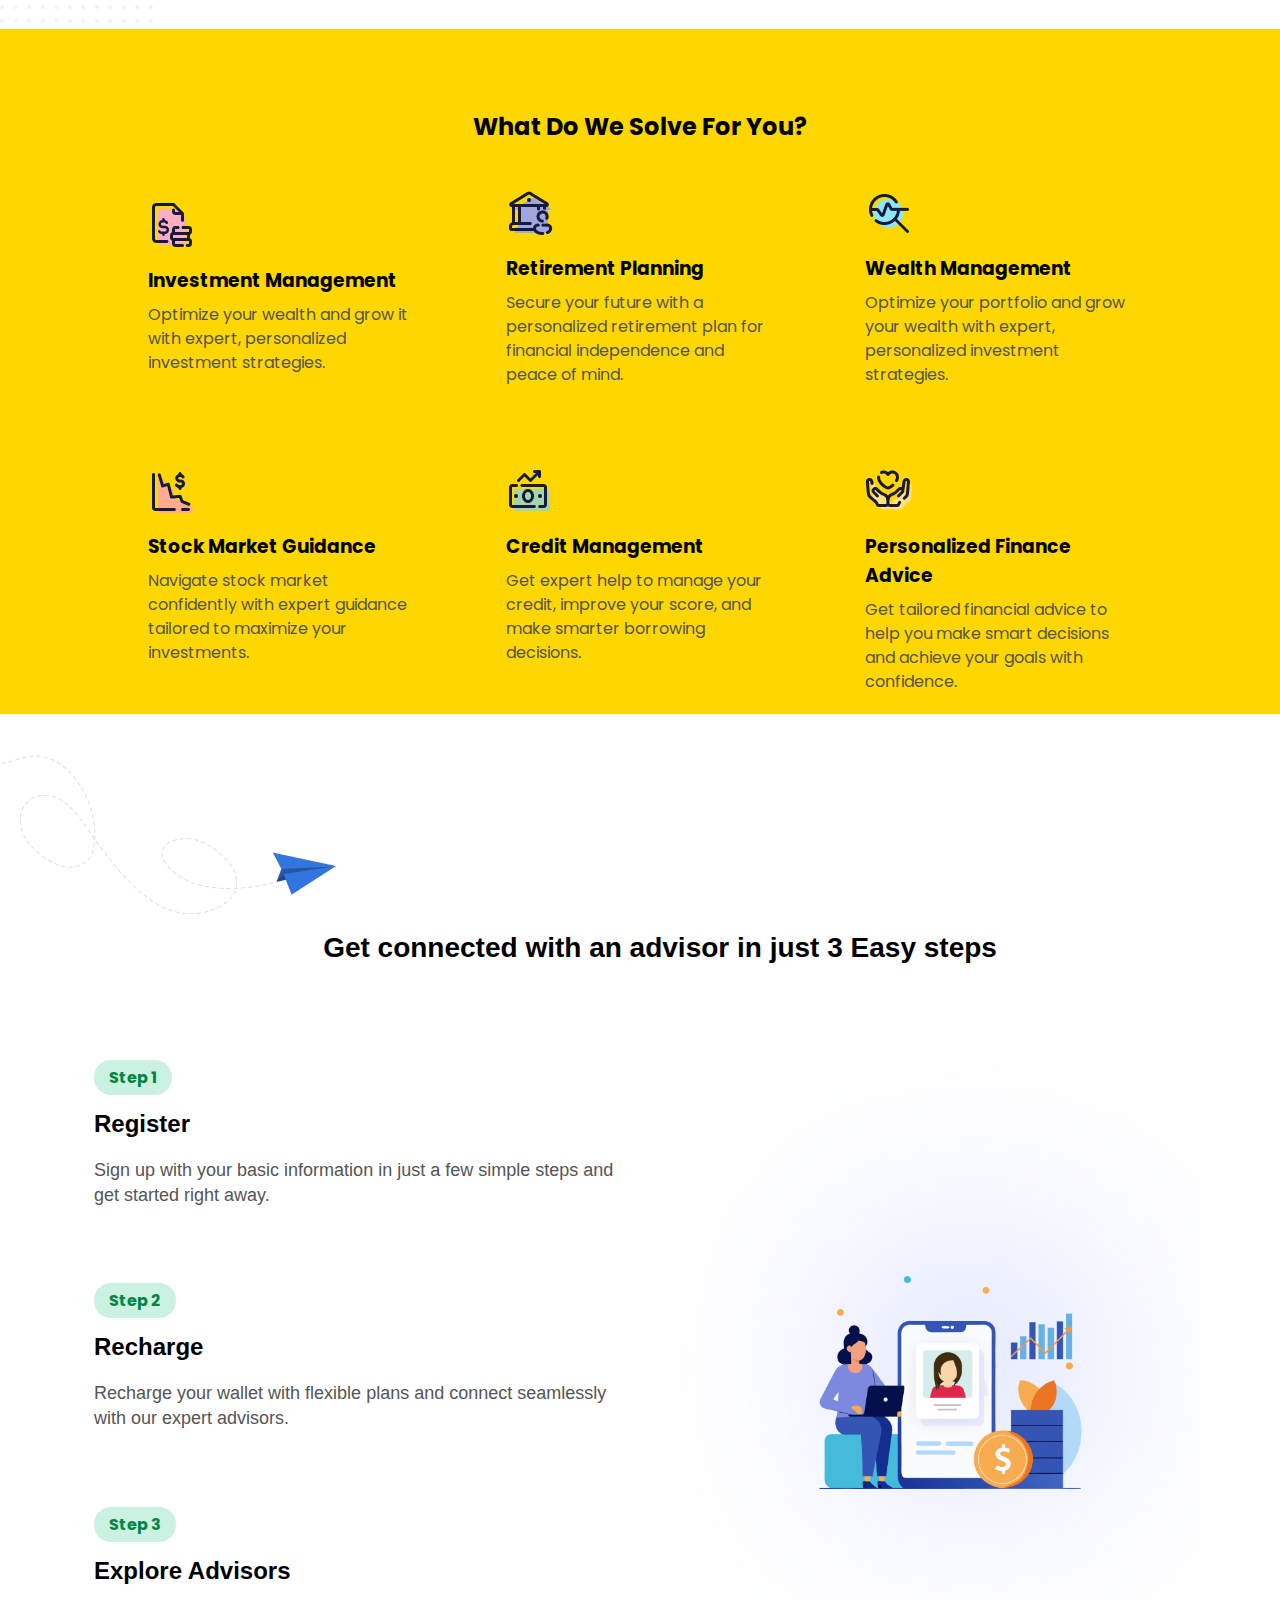
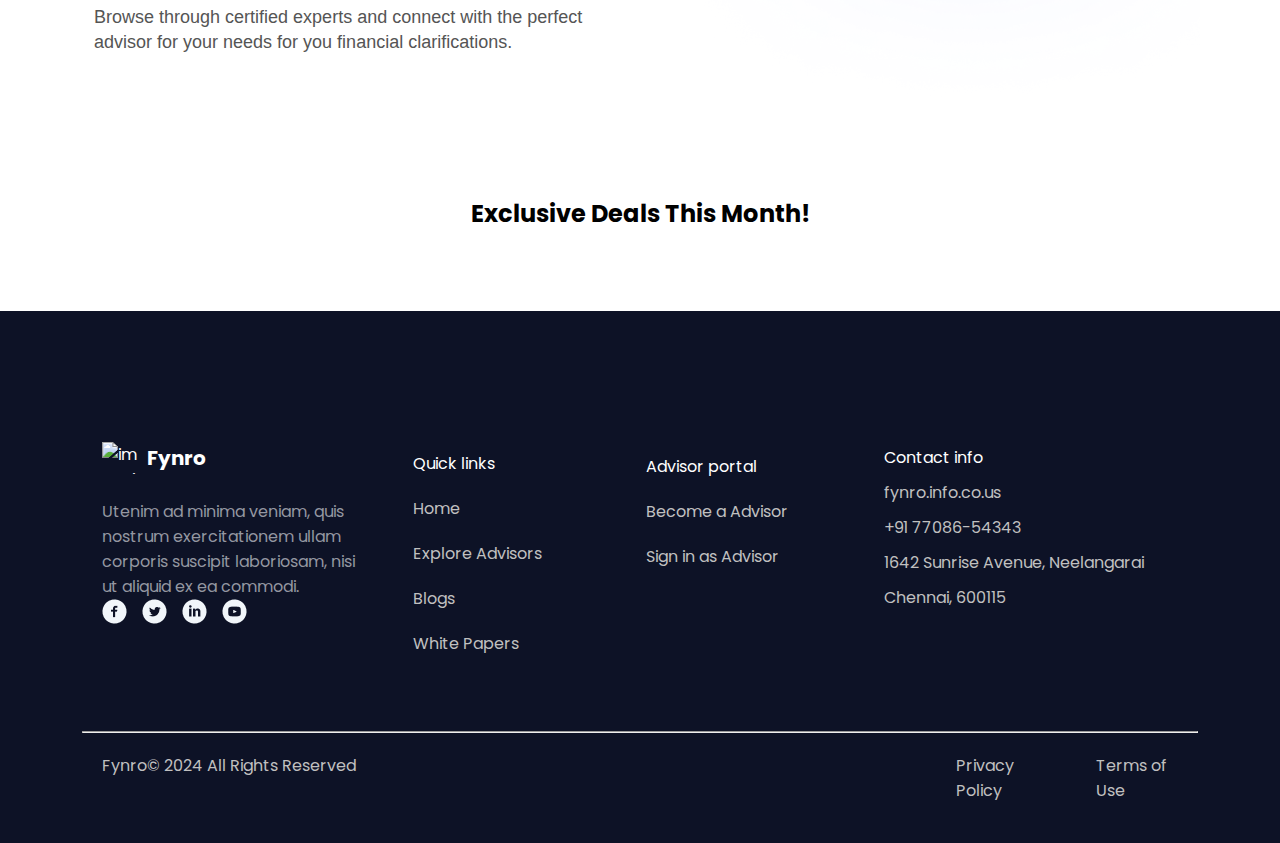
==== commit 363fa88d: "program" ====
--- a/index.html
+++ b/index.html
@@ -81,92 +81,97 @@
         <h1 class="midtext">Watch our Action</h1>
     </center>
     <div class="video-container">
-        
-            <div class="leftbar">
-                <img src="img/sidebar.png" alt="sidebar">
-                </div>
-           
-            <div class="rightbar">
-                <img src="img/rightbar.png" alt="rightbar">
-            </div>
-            <div class="video-wrapper">
-                <iframe class="video-frame" 
-                    src="https://www.youtube.com/embed/x3dQsMkJgDg?si=hiS_hpmepe4ypTFg" 
-                    title="YouTube video player" frameborder="0" 
-                    allow="accelerometer; autoplay; clipboard-write; encrypted-media; gyroscope; picture-in-picture; web-share" 
-                    referrerpolicy="strict-origin-when-cross-origin" allowfullscreen>
-                </iframe>
-            </div>
-           
-    
-       
+
+        <div class="leftbar">
+            <img src="img/sidebar.png" alt="sidebar">
+        </div>
+
+        <div class="rightbar">
+            <img src="img/rightbar.png" alt="rightbar">
+        </div>
+        <div class="video-wrapper">
+            <iframe class="video-frame" src="https://www.youtube.com/embed/x3dQsMkJgDg?si=hiS_hpmepe4ypTFg"
+                title="YouTube video player" frameborder="0"
+                allow="accelerometer; autoplay; clipboard-write; encrypted-media; gyroscope; picture-in-picture; web-share"
+                referrerpolicy="strict-origin-when-cross-origin" allowfullscreen>
+            </iframe>
+        </div>
+
+
+
     </div>
     <div class="bottom">
         <img src="img/dots.png" alt="dots">
     </div>
 
 
-    <div class="overall">
-        <center>
-            <h2 class="center">What Do We Solve For You?</h3>
-        </center>
-        <div class="investment-container">
-
-            <div class="investment-box">
-                <img class="investment-img" src="img/icon.png" alt="Investment">
-                <h3>Investment Management</h3>
-                <p class="investment-text">
-                    Optimize your wealth and grow it with expert, personalized investment strategies.
-                </p>
-            </div>
-
-
-            <div class="investment-box">
-                <img class="investment-img" src="img/home.png" alt="Retirement">
-                <h3>Retirement Planning</h3>
-                <p class="investment-text">
-                    Secure your future with a personalized retirement plan for financial independence and peace of mind.
-                </p>
-            </div>
-
-            <div class="investment-box">
-                <img class="investment-img" src="img/search.png" alt="Wealth">
-                <h3>Wealth Management</h3>
-                <p class="investment-text">
-                    Optimize your portfolio and grow your wealth with expert, personalized investment strategies.
-                </p>
-            </div>
-        </div>
-        <div class="investment-containers">
-            <!-- First Box -->
-            <div class="investment-boxes">
-                <img class="investment-imag" src="img/steps.png" alt="Investments">
-                <h3>Stock Market Guidance</h3>
-                <p class="investment-text">
-                    Navigate stock market confidently with expert guidance tailored to maximize your investments.
-                </p>
-            </div>
-
-            <!-- Second Box -->
-            <div class="investment-boxes">
-                <img class="investment-imag" src="img/camera.png" alt="Investments">
-                <h3>Credit Management</h3>
-                <p class="investment-text">
-                    Get expert help to manage your credit, improve your score, and make smarter borrowing decisions.
-                </p>
-            </div>
-
-            <!-- Third Box -->
-            <div class="investment-boxes">
-                <img class="investment-imag" src="img/hands.png" alt="Investments">
-                <h3>Personalized Finance Advice</h3>
-                <p class="investment-text">
-                    Get tailored financial advice to help you make smart decisions and achieve your goals with
-                    confidence.
-                </p>
-            </div>
-        </div>
-    </div>
+
+   
+
+        <div class="overall">
+            <center>
+                <h2 class="center">What Do We Solve For You?</h3>
+            </center>
+            <div class="investment-container">
+
+                <div class="investment-box">
+                    <img class="investment-img" src="img/icon.png" alt="Investment">
+                    <h3>Investment Management</h3>
+                    <p class="investment-text">
+                        Optimize your wealth and grow it with expert, personalized investment strategies.
+                    </p>
+                </div>
+
+
+                <div class="investment-box">
+                    <img class="investment-img" src="img/home.png" alt="Retirement">
+                    <h3>Retirement Planning</h3>
+                    <p class="investment-text">
+                        Secure your future with a personalized retirement plan for financial independence and peace of
+                        mind.
+                    </p>
+                </div>
+
+                <div class="investment-box">
+                    <img class="investment-img" src="img/search.png" alt="Wealth">
+                    <h3>Wealth Management</h3>
+                    <p class="investment-text">
+                        Optimize your portfolio and grow your wealth with expert, personalized investment strategies.
+                    </p>
+                </div>
+            </div>
+            <div class="investment-containers">
+                <!-- First Box -->
+                <div class="investment-boxes">
+                    <img class="investment-imag" src="img/steps.png" alt="Investments">
+                    <h3>Stock Market Guidance</h3>
+                    <p class="investment-text">
+                        Navigate stock market confidently with expert guidance tailored to maximize your investments.
+                    </p>
+                </div>
+
+                <!-- Second Box -->
+                <div class="investment-boxes">
+                    <img class="investment-imag" src="img/camera.png" alt="Investments">
+                    <h3>Credit Management</h3>
+                    <p class="investment-text">
+                        Get expert help to manage your credit, improve your score, and make smarter borrowing decisions.
+                    </p>
+                </div>
+
+                <!-- Third Box -->
+                <div class="investment-boxes">
+                    <img class="investment-imag" src="img/hands.png" alt="Investments">
+                    <h3>Personalized Finance Advice</h3>
+                    <p class="investment-text">
+                        Get tailored financial advice to help you make smart decisions and achieve your goals with
+                        confidence.
+                    </p>
+                </div>
+            </div>
+        </div>
+    
+    
 
 
     <!-- 5th frame -->
@@ -251,7 +256,7 @@
                         <img class="imageicon" src="img/logo.png" alt="imageicon">
                         <p class="brand">Fynro</p>
                     </div>
-                    <p class="lite" style="margin-bottom: 20px;">Utenim ad minima veniam, quis nostrum exercitationem
+                    <p class="lite" style="margin-bottom: 20 px;">Utenim ad minima veniam, quis nostrum exercitationem
                         ullam corporis suscipit laboriosam, nisi ut aliquid ex ea commodi.</p>
                     <div class="icons">
 
--- a/crayond1.css
+++ b/crayond1.css
@@ -10,7 +10,16 @@
     padding: 0;
     box-sizing: border-box;
     font-family: 'Poppins',sans-serif;
-    
+    max-width: 100%;
+    overflow-wrap: break-word;
+   
+    
+}
+
+.body{
+    width: 100vw;
+    height: 100vh;
+
 }
 .header {
     display: flex;
@@ -48,6 +57,7 @@
     display: flex;
     position: sticky;
     align-items: center;
+    width: 100%;
 }
 
 
@@ -313,11 +323,15 @@
 
     
 
- 
+
 .overall {
     
-    height:720px;
-    background-color:#F7F9FF;
+    justify-content: center;
+    height:auto;
+    width: 100%;
+    
+    /* background-color:#F7F9FF; */
+    background-color: gold;
 }
    
 .center {
@@ -333,12 +347,13 @@
 .investment-container {
     display: flex;
     justify-content: space-between;
-    align-items: flex-start;
+    align-items: center;
     gap: 30px;
-    width: 90%;
+    width: 80%;
     margin: auto;
     flex-wrap: wrap;
     padding-top:20px;
+    
    
     margin-bottom:40px;
    
@@ -367,7 +382,7 @@
 }
 
 .investment-text {
-    font-size: 18px;
+    font-size: 16px;
     font-family: "Poppins";
     color:#555555;
    
@@ -379,7 +394,7 @@
     justify-content: space-between; 
     align-items: flex-start; 
     gap: 15px; 
-    width: 90%;
+    width: 80%;
     margin: auto;
 }
 
@@ -429,6 +444,8 @@
     display: flex;
     justify-content: space-between; 
     align-items: stretch;
+    width:100%;
+
     padding: 20px;
     height: 700px; 
     
@@ -571,6 +588,7 @@
 * /* Main wrapper with black background */
 /* Main wrapper with black background */
 .main-container {
+    width:100%;
     background-color:#0D1226;
     padding: 20px;
     display: flex;
@@ -590,7 +608,7 @@
     align-items: flex-start;
     flex-wrap:wrap;
     gap: 5px; /* Equal spacing between divisions */
-    max-width: 1200px;
+    /* max-width: 1200px;/ */
     width: 100%;
     /* background-color: goldenrod; */
     background-color:#0D1226;
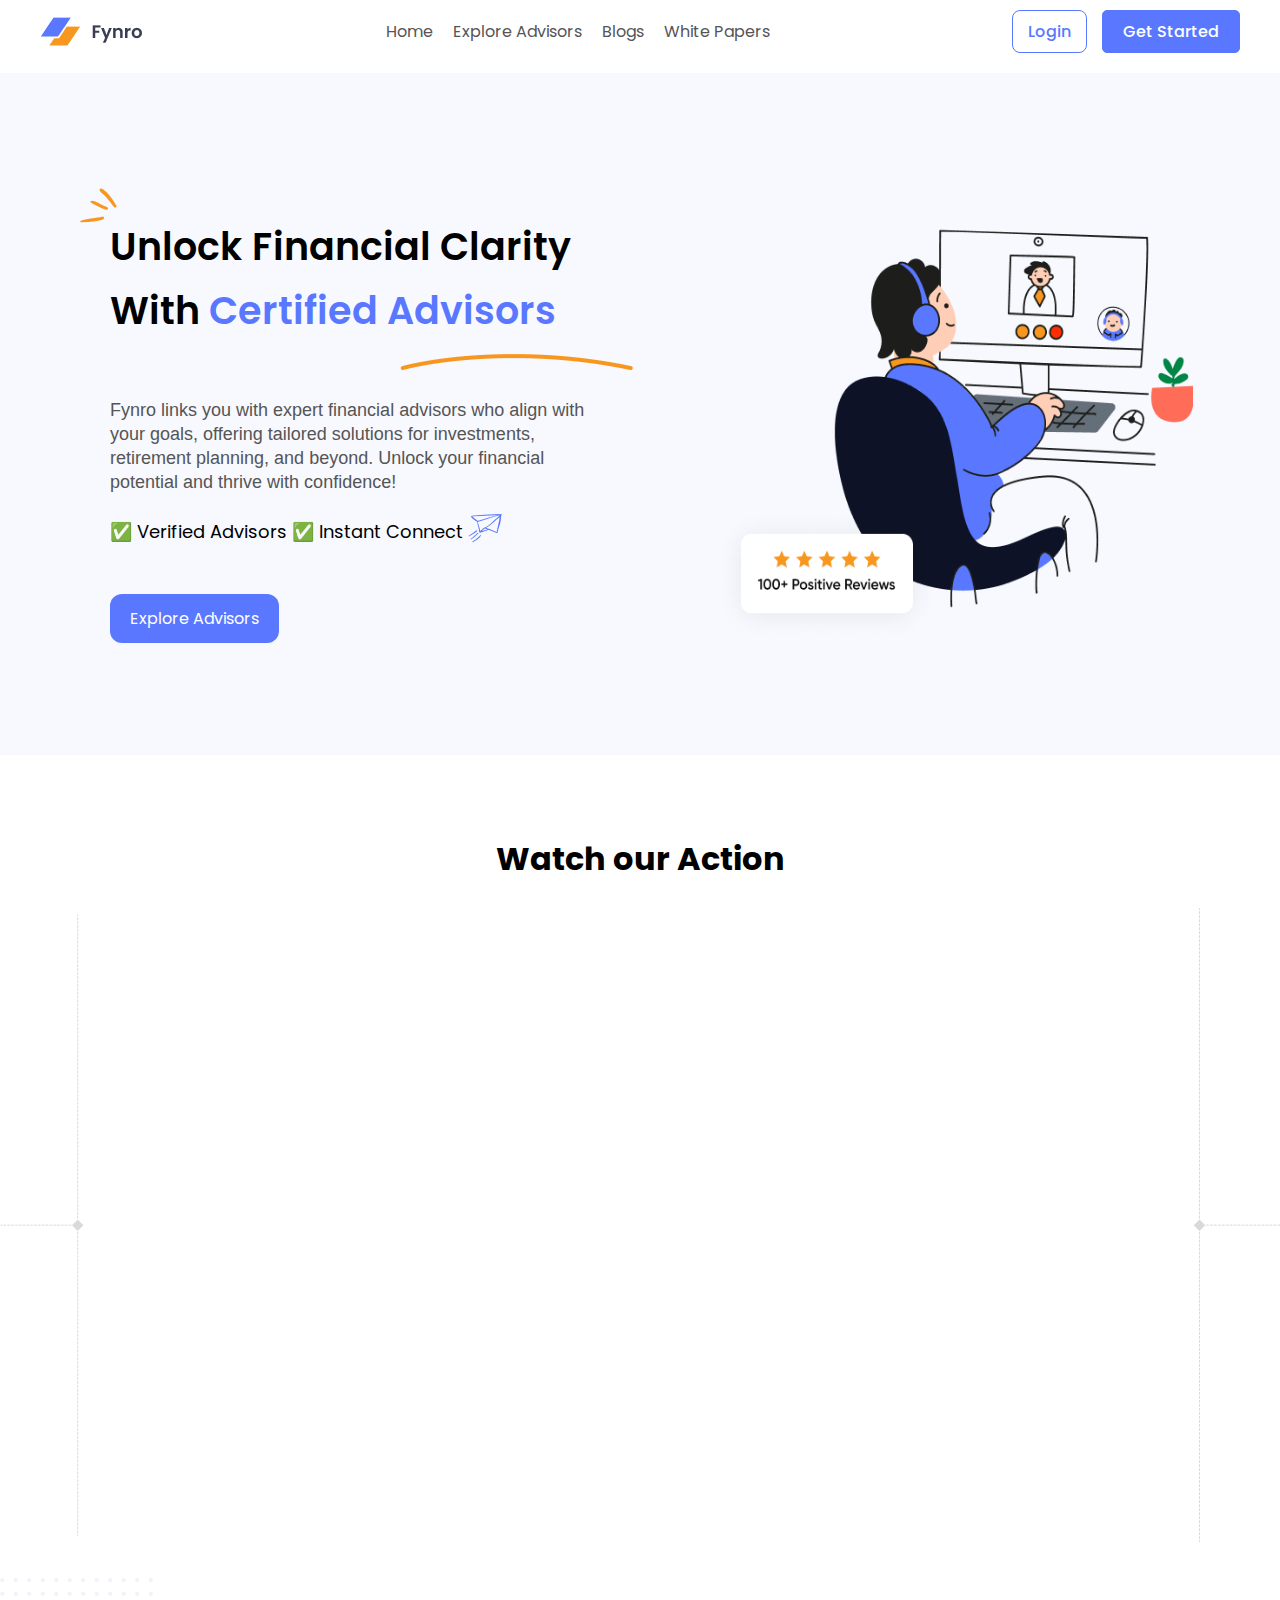
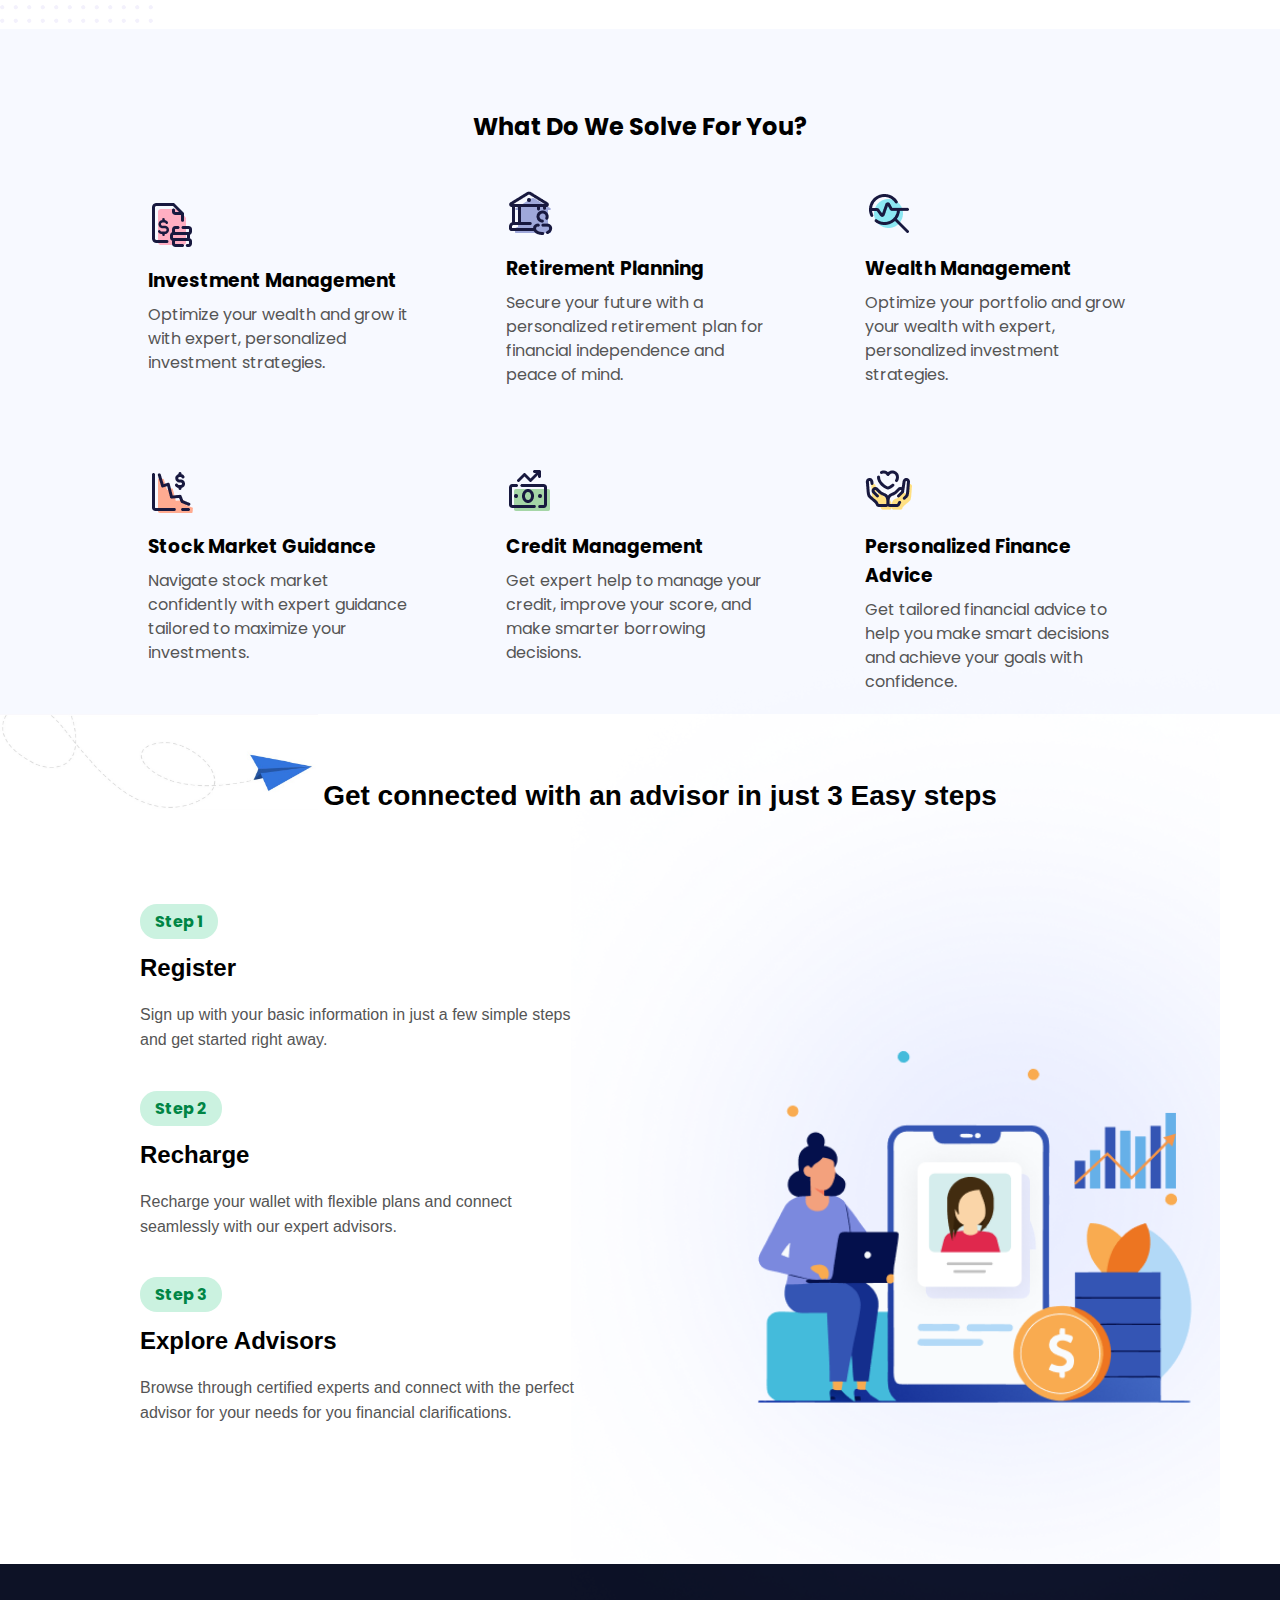
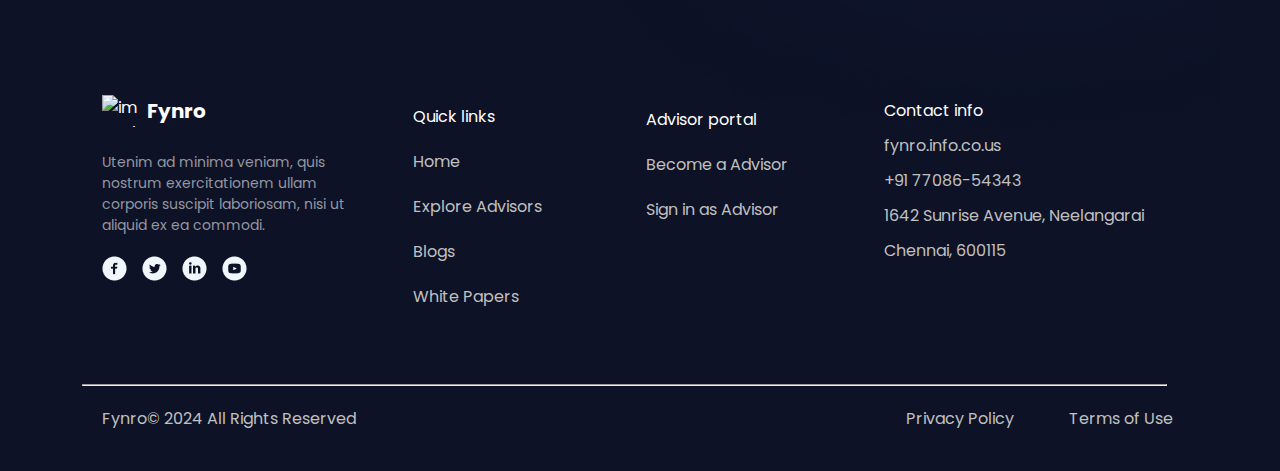
==== commit ee71f601: "program" ====
--- a/index.html
+++ b/index.html
@@ -64,8 +64,11 @@
                 <!-- <label>
                     <input type="checkbox">
                 </label> -->
+                
                 <span>✅ Verified Advisors </span>
                 <span> ✅ Instant Connect </span>
+                
+                
                 <img src="img/aero.png" alt="Aero Icon" class="aero">
             </div>
 
@@ -175,7 +178,7 @@
 
 
     <!-- 5th frame -->
-    <img class="rocket" src="img/Group.png">
+    <img class="rocket" src="img/aeropln.png">
 
     <center>
         <h2 class="advisor-heading">Get connected with an advisor in just 3 Easy steps</h2>
@@ -214,12 +217,10 @@
         <div class="right-content">
             <img class="workers" src="img/computer.png" alt="Professional">
         </div>
-
+         
     </div>
     <!-- last before slide -->
-    <center>
-        <h2 class="line">Exclusive Deals This Month!</h2>
-    </center>
+    
 
 
 
@@ -256,7 +257,7 @@
                         <img class="imageicon" src="img/logo.png" alt="imageicon">
                         <p class="brand">Fynro</p>
                     </div>
-                    <p class="lite" style="margin-bottom: 20 px;">Utenim ad minima veniam, quis nostrum exercitationem
+                    <p class="lite" style="margin-bottom:20px;">Utenim ad minima veniam, quis nostrum exercitationem
                         ullam corporis suscipit laboriosam, nisi ut aliquid ex ea commodi.</p>
                     <div class="icons">
 
@@ -284,14 +285,14 @@
 
                 <!-- Fourth Division: Contact Info -->
                 <div class="division fourth">
-                    <p class="bright" style="margin-bottom: 10px;">Contact info</p>
+                    <p class="bright" style="margin-bottom:10px;">Contact info</p>
                     <p class="text" style="margin-bottom: 10px;">fynro.info.co.us</p>
                     <p class="text" style="margin-bottom: 10px;">+91 77086-54343</p>
                     <p class="text" style="margin-bottom: 10px;">1642 Sunrise Avenue, Neelangarai</p>
                     <p class="text" style="margin-bottom: 10px;">Chennai, 600115</p>
                 </div>
             </div>
-            <hr style="margin-top:50px;">
+            <hr class="row"style="margin-top:50px;">
             <div class="footer">
                 <div class="footer-left">
                     <p class="footer-text">Fynro© 2024 All Rights Reserved</p>
--- a/crayond1.css
+++ b/crayond1.css
@@ -85,6 +85,9 @@
     cursor: pointer;
     transition: color 0.3s ease;
 }
+.menu-items:hover{
+    color:#F8971F;
+}
 
 
 
@@ -110,15 +113,12 @@
     transition: background-color 0.3s ease, color 0.3s ease;
 }
 
-.login-btn:hover {
-    background-color: #5978Ff ;
-    color: #FFFFFF;
-}
+
 
 .get-started-btn {
     border: 1px solid #5978Ff;
-    background-color:#FFFFFF;
-    color: #5978Ff;
+    background-color:#5978Ff;;
+    color:#FFFFFF ;
     font-size: 16px;
     font-family: "Poppins";
     font-weight: 500;
@@ -128,10 +128,7 @@
     transition: background-color 0.3s ease, color 0.3s ease;
 }
 
-.get-started-btn:hover {
-    background-color:#5978Ff ;
-    color: #FFFFFF;
-}
+
 
 
 .containers {
@@ -147,25 +144,28 @@
 
 
 .hero-section {
-    width: 600px;
+    width: 538px;
+    display:column;
+    position:relative;
 
     text-align: left;
     font-family: 'Poppins', sans-serif;
-    font-weight: 400;
-    font-size: 48px;
+    font-weight: 600;
+    font-size: 38px;
     line-height: 64px;
     letter-spacing: 0%;
     margin-bottom: 10px;
-}
-
-
-.hero-section {
+    padding-top:10px;
+}
+
+
+/* .hero-section {
     position: relative;
     font-family: 'Poppins', sans-serif;
     font-size: 48px;
     font-weight: 600;
     text-align: left;
-}
+} */
 
 .star {
     margin-left: -31px;
@@ -198,8 +198,12 @@
     width: 520px;
     height: 425px;
     position: absolute;
-    margin-right: 20px;
-    margin-top: 1px;
+    /* margin-right: 20px;
+    margin-top: 1px; */
+    padding-right:40px;
+    position: absolute;
+   
+    
     margin:0;
     top: 220px;
     left: 713px;
@@ -229,6 +233,7 @@
 letter-spacing: 0%;
 margin-top:40px;
 
+
 }
 body::-webkit-scrollbar {
     display: none;
@@ -267,7 +272,7 @@
 
 
 .video-wrapper {
-    width: 1220px;  
+    width: 1022px;  
     height: 525px;  
     overflow: hidden;
     display: flex;
@@ -314,7 +319,8 @@
     display: flex;
     justify-content: flex-start;
     margin-top: 90px;
-    position: relative; /* Changed to prevent layout breaking */
+    position: relative; 
+    /* Changed to prevent layout breaking */
 }
 
 
@@ -330,8 +336,8 @@
     height:auto;
     width: 100%;
     
-    /* background-color:#F7F9FF; */
-    background-color: gold;
+    background-color:#F7F9FF;
+    /* background-color: gold; */
 }
    
 .center {
@@ -423,8 +429,8 @@
     margin-bottom: 10px;
 }
 .rocket {
-    margin-left:-10px;
-    margin-top:10px;
+    width:318px;
+    height:96px;
 }
 
 .advisor-heading {
@@ -455,19 +461,29 @@
 
 .left-content {
     width: 50%; 
-    height: 650px;
-   
+    height: 550px;
+   
+    font-size: 16px;
     display: flex;
     flex-direction: column; 
     justify-content: space-between; 
-    gap: 20px; 
-    margin-left:50px;
+    gap: 10px; 
+    margin-left:100px;
+    position:static;
+    
+    
 }
 
 
 .text-container {
-   
-    padding: 24px;
+    width: 491px;
+    height: 124px;
+    padding-left: 40px;
+    padding:20px;
+   
+    
+   
+   
     
     border-radius: 10px;
    
@@ -491,29 +507,42 @@
 
 
 .right-content {
-    width: 50%; 
+    width: 1220px; 
+    height:550px;
     display: flex;
     justify-content: center;
     align-items: center;
-}
-
-
+    background-color: white;
+}
 .workers {
-    width: auto; 
-    height:auto; 
-    margin-left:-120px;
+    width: 780px; 
+    height: 1225px;
+    position: relative;  
+    right: max(0px, min(250px, 40px)); 
+    top: max(0px, min(60px, 40px)); 
+    object-fit: cover;
+}
+
+
+/* 
+.workers {
+    width: 780px; 
+    height:1225px; 
+    margin-right:250px;
+    margin-top:60px;
     object-fit: cover; 
-}
+   
+} */
 .ball {
     font-family: 'Gilroy', sans-serif; 
-    font-weight: 550px;
+    font-weight: 500px;
     margin-bottom: 20px;
 }
 .adjustment {
     font-family: 'Gilroy', sans-serif; 
     font-weight: 540px; 
     color:#555555;
-    font-size: 18px;
+    font-size: 16px;
    line-height:25px;
 }
 .font {
@@ -678,8 +707,9 @@
 }
 .lite{
     font-family: 'Poppins';
-    font-size: 16px;
+    font-size: 14px;
     color: #9497A1;
+    width:400px;
 }
 .text {
     color: #C0C0C0;
@@ -693,16 +723,19 @@
 .footer {
         display: flex;   
         padding: 20px;
-        gap: 600px;
+        gap: 550px;
+       
        
     }
 
     .footer-left {
         white-space: nowrap; 
-        gap:25px/* Prevents text wrapping */
+        gap:20px;
+        display:flex;/* Prevents text wrapping */
     }
 
     .footer-right {
+        display: flex-end;
         display: flex;
         gap: 55px; /* Space between "Privacy Policy" and "Terms of Use" */
     }
@@ -711,5 +744,16 @@
         font-size: 16px; /* Ensures text is readable */
         color:#C0C0C0; /* Ensures visibility */
     }
-
-
+    .row{
+        width: 1085px;
+        top: 370px;
+        left: 950px;
+        justify-content: center;
+        display:flex-start;
+
+        border-width: 0.5px;
+        color:#C0C0C0;
+
+    }
+
+
